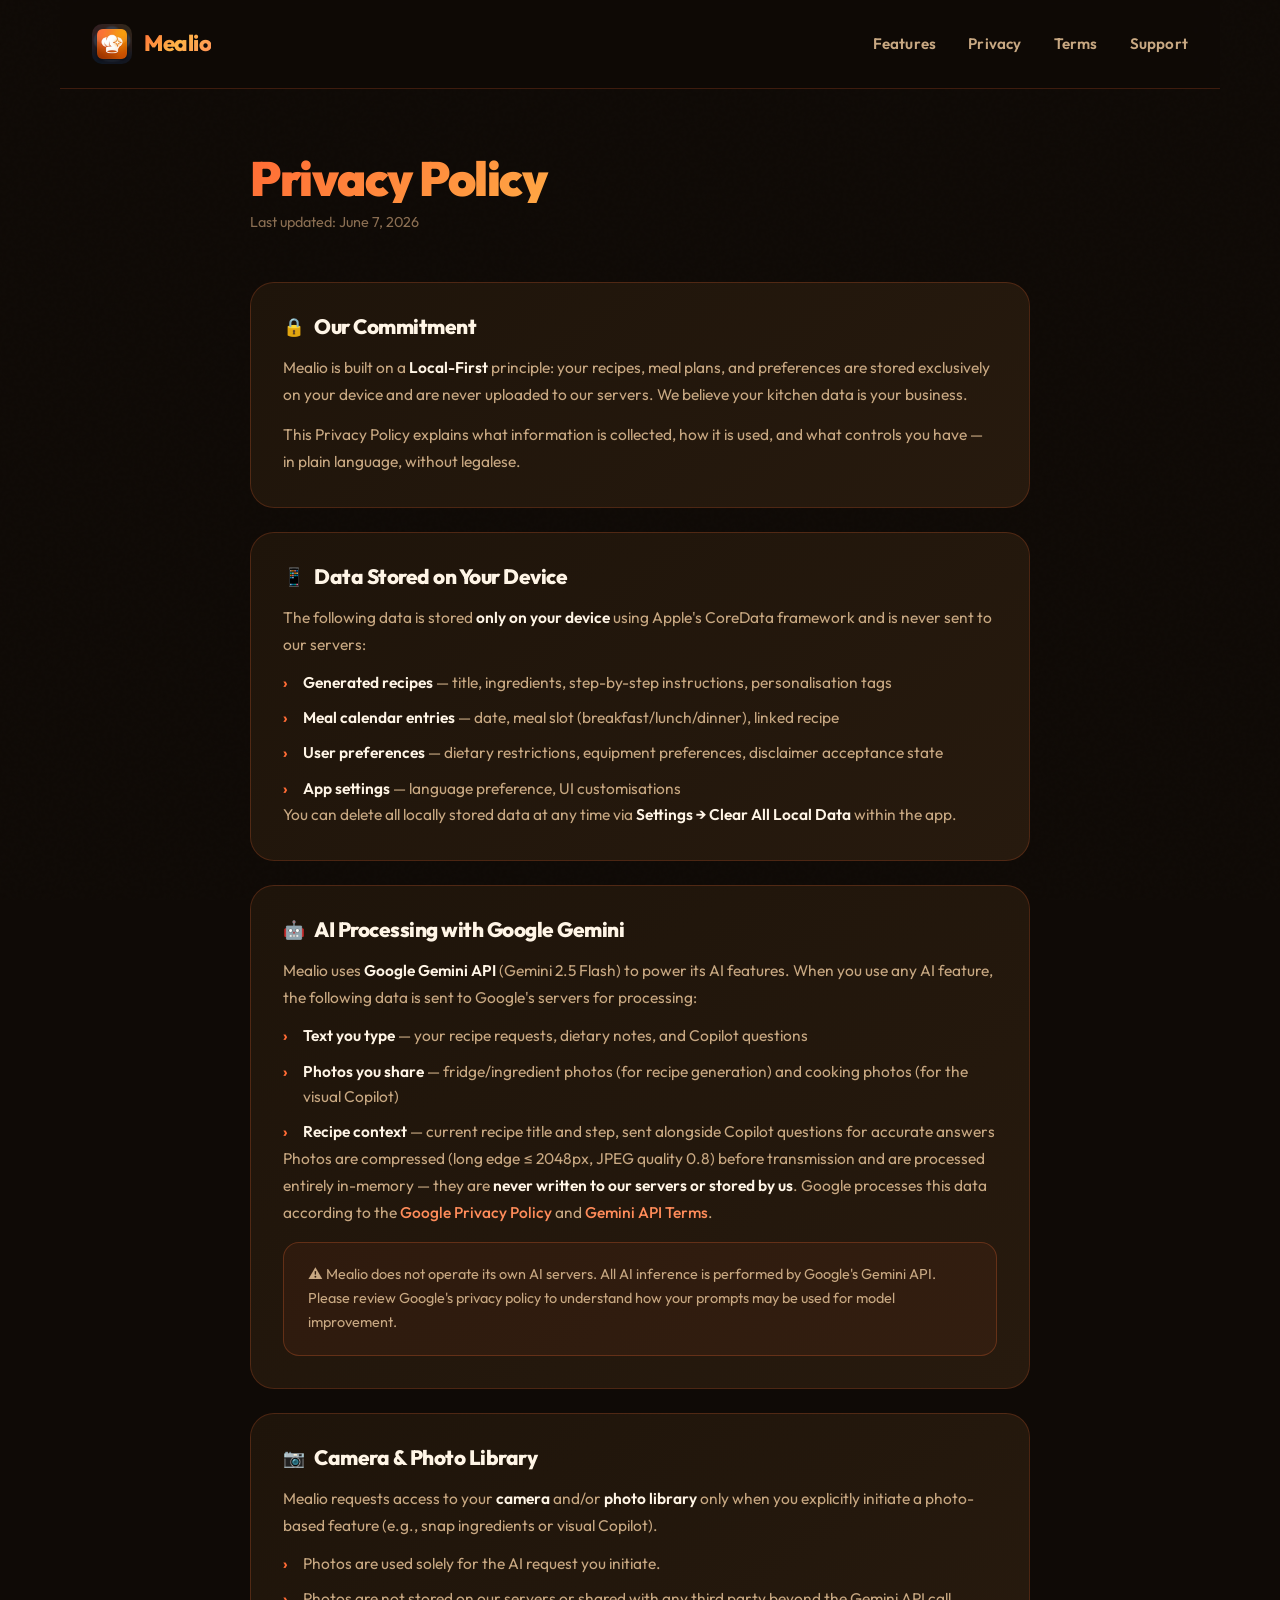
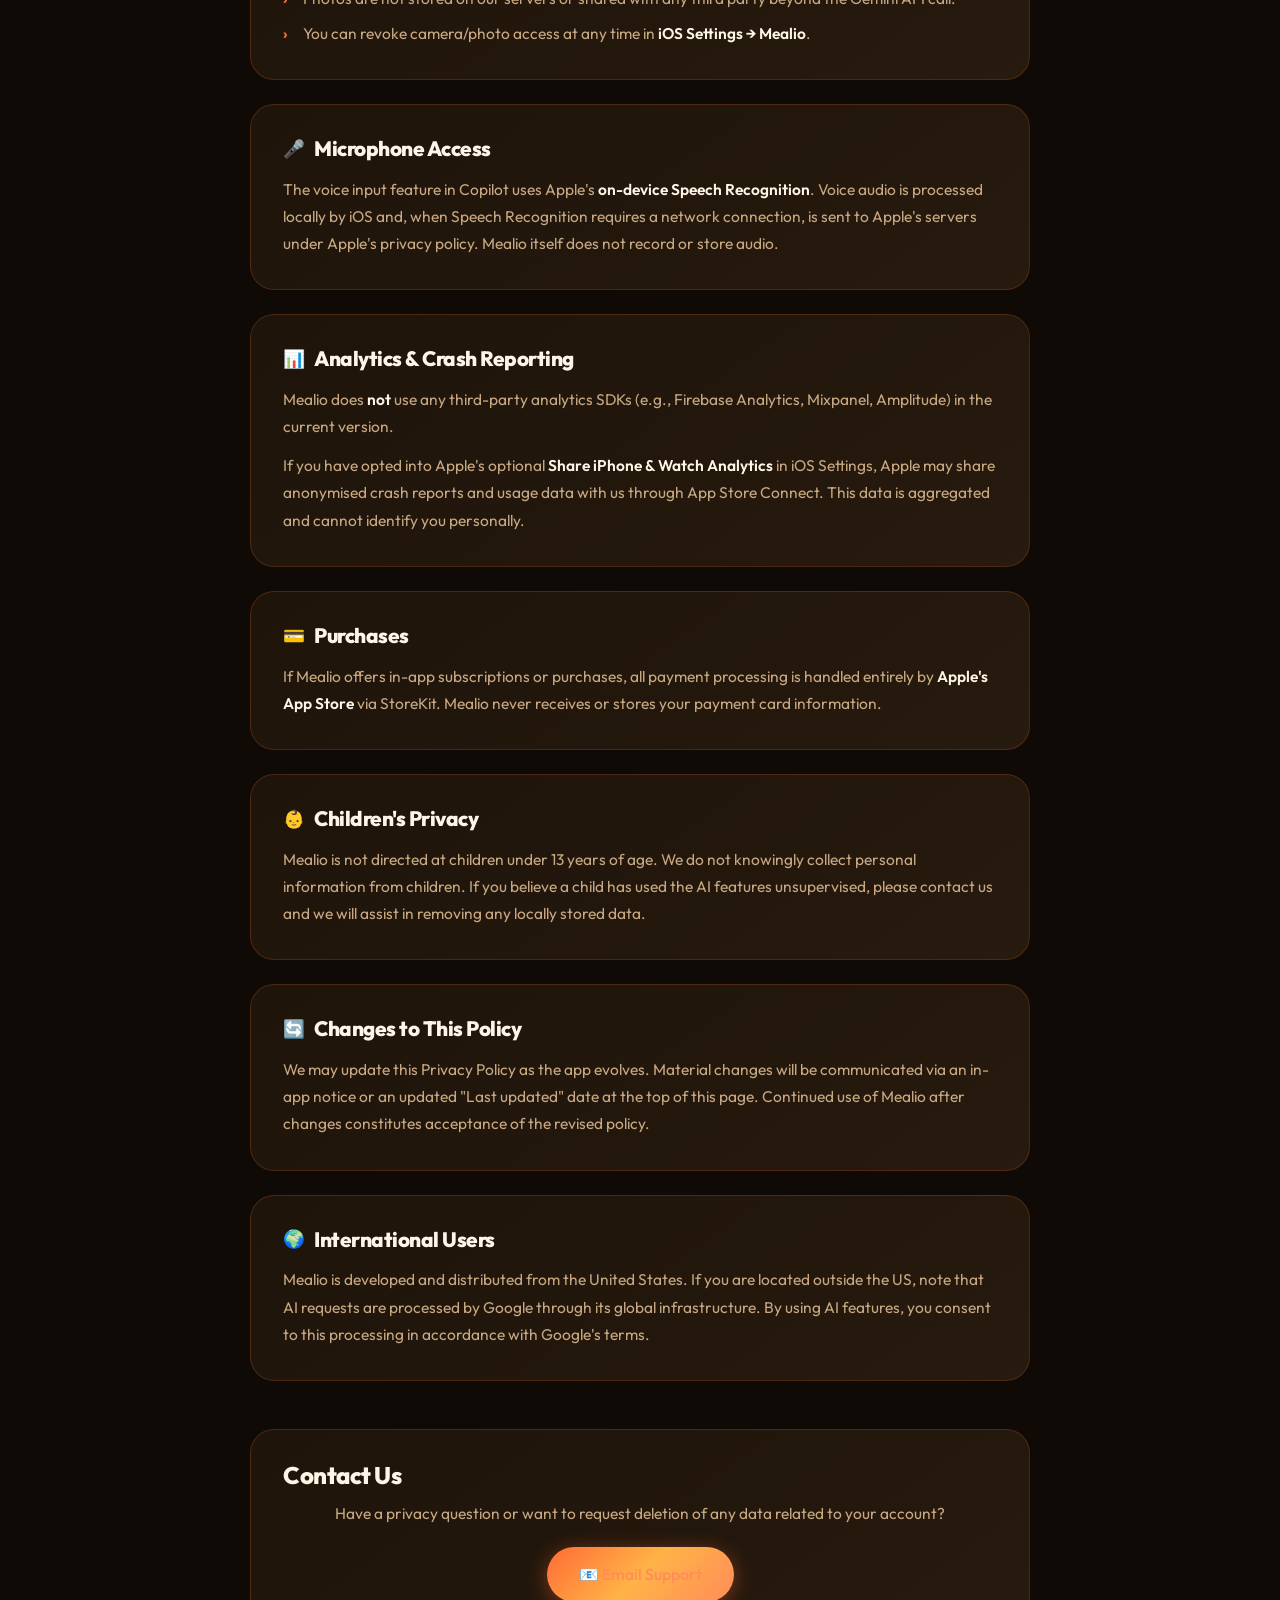
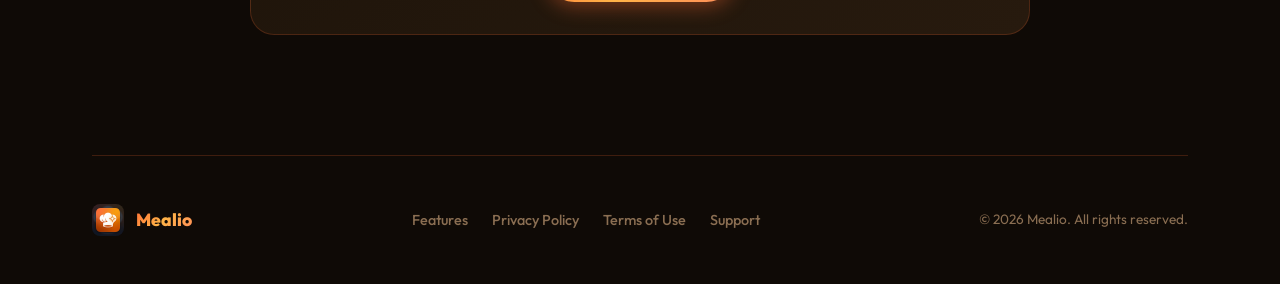
==== privacy.html @ 464fde6d "Initial commit: Mealio website with landing page, privacy policy, and terms of use" ====
<!DOCTYPE html>
<html lang="en">
<head>
    <meta charset="UTF-8">
    <meta name="viewport" content="width=device-width, initial-scale=1.0">
    <title>Privacy Policy — Mealio</title>
    <meta name="description" content="Mealio Privacy Policy. Learn how we handle your data with a local-first, privacy-respecting approach.">
    <link rel="icon" type="image/png" href="assets/icon.png">
    <link rel="stylesheet" href="index.css">
</head>
<body>
    <div class="container">

        <!-- ============ HEADER ============ -->
        <header>
            <a href="index.html" class="logo">
                <img src="assets/icon.png" alt="Mealio Logo">
                <span>Mealio</span>
            </a>
            <nav>
                <ul>
                    <li><a href="index.html#features">Features</a></li>
                    <li><a href="privacy.html">Privacy</a></li>
                    <li><a href="terms.html">Terms</a></li>
                    <li><a href="mailto:fangdev1063@gmail.com">Support</a></li>
                </ul>
            </nav>
        </header>

        <!-- ============ CONTENT ============ -->
        <section class="content-page">
            <h1>Privacy Policy</h1>
            <p class="last-updated">Last updated: June 7, 2026</p>

            <div class="content-block">
                <h2><span class="block-icon">🔒</span> Our Commitment</h2>
                <p>
                    Mealio is built on a <strong>Local-First</strong> principle: your recipes, meal plans, and preferences
                    are stored exclusively on your device and are never uploaded to our servers. We believe your kitchen
                    data is your business.
                </p>
                <p>
                    This Privacy Policy explains what information is collected, how it is used, and what controls you
                    have — in plain language, without legalese.
                </p>
            </div>

            <div class="content-block">
                <h2><span class="block-icon">📱</span> Data Stored on Your Device</h2>
                <p>The following data is stored <strong>only on your device</strong> using Apple's CoreData framework and is never sent to our servers:</p>
                <ul>
                    <li><strong>Generated recipes</strong> — title, ingredients, step-by-step instructions, personalisation tags</li>
                    <li><strong>Meal calendar entries</strong> — date, meal slot (breakfast/lunch/dinner), linked recipe</li>
                    <li><strong>User preferences</strong> — dietary restrictions, equipment preferences, disclaimer acceptance state</li>
                    <li><strong>App settings</strong> — language preference, UI customisations</li>
                </ul>
                <p>You can delete all locally stored data at any time via <strong>Settings → Clear All Local Data</strong> within the app.</p>
            </div>

            <div class="content-block">
                <h2><span class="block-icon">🤖</span> AI Processing with Google Gemini</h2>
                <p>
                    Mealio uses <strong>Google Gemini API</strong> (Gemini 2.5 Flash) to power its AI features.
                    When you use any AI feature, the following data is sent to Google's servers for processing:
                </p>
                <ul>
                    <li><strong>Text you type</strong> — your recipe requests, dietary notes, and Copilot questions</li>
                    <li><strong>Photos you share</strong> — fridge/ingredient photos (for recipe generation) and cooking photos (for the visual Copilot)</li>
                    <li><strong>Recipe context</strong> — current recipe title and step, sent alongside Copilot questions for accurate answers</li>
                </ul>
                <p>
                    Photos are compressed (long edge ≤ 2048px, JPEG quality 0.8) before transmission and are processed
                    entirely in-memory — they are <strong>never written to our servers or stored by us</strong>.
                    Google processes this data according to the
                    <a href="https://policies.google.com/privacy" target="_blank" rel="noopener">Google Privacy Policy</a>
                    and <a href="https://ai.google.dev/gemini-api/terms" target="_blank" rel="noopener">Gemini API Terms</a>.
                </p>
                <div class="disclaimer-box">
                    Mealio does not operate its own AI servers. All AI inference is performed by Google's Gemini API.
                    Please review Google's privacy policy to understand how your prompts may be used for model improvement.
                </div>
            </div>

            <div class="content-block">
                <h2><span class="block-icon">📷</span> Camera & Photo Library</h2>
                <p>
                    Mealio requests access to your <strong>camera</strong> and/or <strong>photo library</strong> only when
                    you explicitly initiate a photo-based feature (e.g., snap ingredients or visual Copilot).
                </p>
                <ul>
                    <li>Photos are used solely for the AI request you initiate.</li>
                    <li>Photos are not stored on our servers or shared with any third party beyond the Gemini API call.</li>
                    <li>You can revoke camera/photo access at any time in <strong>iOS Settings → Mealio</strong>.</li>
                </ul>
            </div>

            <div class="content-block">
                <h2><span class="block-icon">🎤</span> Microphone Access</h2>
                <p>
                    The voice input feature in Copilot uses Apple's <strong>on-device Speech Recognition</strong>.
                    Voice audio is processed locally by iOS and, when Speech Recognition requires a network connection,
                    is sent to Apple's servers under Apple's privacy policy. Mealio itself does not record or store audio.
                </p>
            </div>

            <div class="content-block">
                <h2><span class="block-icon">📊</span> Analytics & Crash Reporting</h2>
                <p>
                    Mealio does <strong>not</strong> use any third-party analytics SDKs (e.g., Firebase Analytics,
                    Mixpanel, Amplitude) in the current version.
                </p>
                <p>
                    If you have opted into Apple's optional <strong>Share iPhone & Watch Analytics</strong> in iOS Settings,
                    Apple may share anonymised crash reports and usage data with us through App Store Connect.
                    This data is aggregated and cannot identify you personally.
                </p>
            </div>

            <div class="content-block">
                <h2><span class="block-icon">💳</span> Purchases</h2>
                <p>
                    If Mealio offers in-app subscriptions or purchases, all payment processing is handled entirely by
                    <strong>Apple's App Store</strong> via StoreKit. Mealio never receives or stores your payment card
                    information.
                </p>
            </div>

            <div class="content-block">
                <h2><span class="block-icon">👶</span> Children's Privacy</h2>
                <p>
                    Mealio is not directed at children under 13 years of age. We do not knowingly collect personal
                    information from children. If you believe a child has used the AI features unsupervised, please
                    contact us and we will assist in removing any locally stored data.
                </p>
            </div>

            <div class="content-block">
                <h2><span class="block-icon">🔄</span> Changes to This Policy</h2>
                <p>
                    We may update this Privacy Policy as the app evolves. Material changes will be communicated via
                    an in-app notice or an updated "Last updated" date at the top of this page. Continued use of
                    Mealio after changes constitutes acceptance of the revised policy.
                </p>
            </div>

            <div class="content-block">
                <h2><span class="block-icon">🌍</span> International Users</h2>
                <p>
                    Mealio is developed and distributed from the United States. If you are located outside the US,
                    note that AI requests are processed by Google through its global infrastructure. By using AI
                    features, you consent to this processing in accordance with Google's terms.
                </p>
            </div>

            <div class="contact-section content-block">
                <h2>Contact Us</h2>
                <p>Have a privacy question or want to request deletion of any data related to your account?</p>
                <a href="mailto:fangdev1063@gmail.com" class="btn-primary" id="privacy-contact-btn">📧 Email Support</a>
            </div>

        </section>

        <!-- ============ FOOTER ============ -->
        <footer>
            <div class="footer-inner">
                <a href="index.html" class="footer-logo">
                    <img src="assets/icon.png" alt="Mealio">
                    <span>Mealio</span>
                </a>
                <ul class="footer-links">
                    <li><a href="index.html#features">Features</a></li>
                    <li><a href="privacy.html">Privacy Policy</a></li>
                    <li><a href="terms.html">Terms of Use</a></li>
                    <li><a href="mailto:fangdev1063@gmail.com">Support</a></li>
                </ul>
                <p class="footer-copy">© 2026 Mealio. All rights reserved.</p>
            </div>
        </footer>

    </div><!-- /container -->
</body>
</html>
---- index.css ----
@import url('https://fonts.googleapis.com/css2?family=Outfit:wght@400;500;600;700;800;900&display=swap');
@import url('https://fonts.googleapis.com/css2?family=Inter:wght@400;500;600&display=swap');

/* ==============================
   Design Tokens
   ============================== */
:root {
    --bg-primary: #0F0A06;
    --bg-secondary: #1A1008;
    --bg-card: #1E140A;
    --bg-card-hover: #271A0E;

    --orange: #FF6B35;
    --orange-light: #FF8C5A;
    --orange-glow: rgba(255, 107, 53, 0.15);
    --amber: #FFB347;
    --amber-light: #FFC875;
    --cream: #FFF5E6;
    --cream-muted: #D4B896;

    --text-primary: #FFF5E6;
    --text-secondary: #C8A882;
    --text-muted: #8A6E52;

    --gradient-hero: linear-gradient(135deg, #FF6B35 0%, #FFB347 50%, #FF8C5A 100%);
    --gradient-card: linear-gradient(145deg, #1E140A 0%, #271A0E 100%);
    --gradient-glow: radial-gradient(ellipse at center, rgba(255, 107, 53, 0.2) 0%, transparent 70%);

    --stroke: #FF6B35;
    --stroke-subtle: rgba(255, 107, 53, 0.2);
    --border-width: 1px;

    --shadow-card: 0 8px 32px rgba(0, 0, 0, 0.5), 0 0 0 1px rgba(255, 107, 53, 0.1);
    --shadow-glow: 0 0 40px rgba(255, 107, 53, 0.3);
    --shadow-btn: 0 4px 20px rgba(255, 107, 53, 0.4);

    --radius-sm: 8px;
    --radius-md: 16px;
    --radius-lg: 24px;
    --radius-xl: 32px;
    --radius-pill: 100px;

    --transition: all 0.25s cubic-bezier(0.175, 0.885, 0.32, 1.1);
    --transition-fast: all 0.15s ease;
}

/* ==============================
   Reset & Base
   ============================== */
*, *::before, *::after {
    margin: 0;
    padding: 0;
    box-sizing: border-box;
}

html {
    scroll-behavior: smooth;
}

body {
    font-family: 'Outfit', 'Inter', -apple-system, system-ui, sans-serif;
    background-color: var(--bg-primary);
    color: var(--text-primary);
    line-height: 1.6;
    overflow-x: hidden;
    min-height: 100vh;
}

/* Subtle noise texture overlay */
body::before {
    content: '';
    position: fixed;
    inset: 0;
    background-image: url("data:image/svg+xml,%3Csvg viewBox='0 0 256 256' xmlns='http://www.w3.org/2000/svg'%3E%3Cfilter id='noise'%3E%3CfeTurbulence type='fractalNoise' baseFrequency='0.9' numOctaves='4' stitchTiles='stitch'/%3E%3C/filter%3E%3Crect width='100%25' height='100%25' filter='url(%23noise)' opacity='0.03'/%3E%3C/svg%3E");
    pointer-events: none;
    z-index: 0;
    opacity: 0.4;
}

/* ==============================
   Layout
   ============================== */
.container {
    max-width: 1160px;
    margin: 0 auto;
    padding: 0 2rem;
    position: relative;
    z-index: 1;
}

/* ==============================
   Header / Nav
   ============================== */
header {
    padding: 1.5rem 0;
    display: flex;
    justify-content: space-between;
    align-items: center;
    position: sticky;
    top: 0;
    z-index: 100;
    background: rgba(15, 10, 6, 0.85);
    backdrop-filter: blur(20px);
    -webkit-backdrop-filter: blur(20px);
    border-bottom: 1px solid var(--stroke-subtle);
    margin: 0 -2rem;
    padding: 1.5rem 2rem;
}

.logo {
    display: flex;
    align-items: center;
    gap: 0.75rem;
    text-decoration: none;
    transition: var(--transition);
}

.logo:hover {
    opacity: 0.85;
    transform: scale(1.02);
}

.logo img {
    width: 40px;
    height: 40px;
    border-radius: 10px;
    object-fit: cover;
}

.logo span {
    font-size: 1.4rem;
    font-weight: 800;
    background: var(--gradient-hero);
    -webkit-background-clip: text;
    -webkit-text-fill-color: transparent;
    background-clip: text;
    letter-spacing: -0.5px;
}

nav ul {
    list-style: none;
    display: flex;
    gap: 2rem;
    align-items: center;
}

nav a {
    text-decoration: none;
    color: var(--text-secondary);
    font-weight: 600;
    font-size: 0.95rem;
    transition: var(--transition-fast);
    letter-spacing: 0.2px;
}

nav a:hover {
    color: var(--orange-light);
}

nav a.nav-cta {
    background: var(--gradient-hero);
    color: white;
    padding: 0.5rem 1.25rem;
    border-radius: var(--radius-pill);
    font-weight: 700;
    transition: var(--transition);
    box-shadow: var(--shadow-btn);
}

nav a.nav-cta:hover {
    transform: translateY(-2px);
    box-shadow: 0 6px 28px rgba(255, 107, 53, 0.55);
    color: white;
}

/* ==============================
   Hero Section
   ============================== */
.hero {
    padding: 6rem 0 5rem;
    display: grid;
    grid-template-columns: 1fr 1fr;
    gap: 4rem;
    align-items: center;
    min-height: calc(100vh - 80px);
}

.hero-content {
    display: flex;
    flex-direction: column;
    gap: 1.5rem;
}

.hero-badge {
    display: inline-flex;
    align-items: center;
    gap: 0.5rem;
    background: var(--orange-glow);
    border: 1px solid rgba(255, 107, 53, 0.3);
    padding: 0.4rem 1rem;
    border-radius: var(--radius-pill);
    font-size: 0.85rem;
    font-weight: 600;
    color: var(--orange-light);
    width: fit-content;
    letter-spacing: 0.5px;
}

.hero-badge::before {
    content: '✦';
    font-size: 0.75rem;
}

h1 {
    font-size: clamp(3rem, 6vw, 5rem);
    font-weight: 900;
    line-height: 1.05;
    letter-spacing: -2px;
    color: var(--text-primary);
}

h1 .highlight {
    background: var(--gradient-hero);
    -webkit-background-clip: text;
    -webkit-text-fill-color: transparent;
    background-clip: text;
}

.hero-subtitle {
    font-size: 1.15rem;
    color: var(--text-secondary);
    line-height: 1.7;
    max-width: 480px;
    font-weight: 400;
}

.hero-btns {
    display: flex;
    gap: 1rem;
    flex-wrap: wrap;
    margin-top: 0.5rem;
}

.btn-primary {
    display: inline-flex;
    align-items: center;
    gap: 0.6rem;
    background: var(--gradient-hero);
    color: white;
    text-decoration: none;
    padding: 0.9rem 2rem;
    border-radius: var(--radius-pill);
    font-weight: 700;
    font-size: 1rem;
    transition: var(--transition);
    box-shadow: var(--shadow-btn);
    white-space: nowrap;
}

.btn-primary:hover {
    transform: translateY(-3px);
    box-shadow: 0 8px 32px rgba(255, 107, 53, 0.55);
}

.btn-secondary {
    display: inline-flex;
    align-items: center;
    gap: 0.6rem;
    background: transparent;
    color: var(--text-secondary);
    text-decoration: none;
    padding: 0.9rem 1.75rem;
    border-radius: var(--radius-pill);
    font-weight: 600;
    font-size: 1rem;
    transition: var(--transition);
    border: 1px solid var(--stroke-subtle);
}

.btn-secondary:hover {
    border-color: var(--orange);
    color: var(--orange-light);
    background: var(--orange-glow);
}

.hero-stats {
    display: flex;
    gap: 2rem;
    padding-top: 1rem;
    border-top: 1px solid var(--stroke-subtle);
    margin-top: 0.5rem;
}

.stat {
    display: flex;
    flex-direction: column;
}

.stat-num {
    font-size: 1.75rem;
    font-weight: 900;
    background: var(--gradient-hero);
    -webkit-background-clip: text;
    -webkit-text-fill-color: transparent;
    background-clip: text;
    line-height: 1;
}

.stat-label {
    font-size: 0.8rem;
    color: var(--text-muted);
    font-weight: 500;
    margin-top: 0.2rem;
}

/* Hero image */
.hero-visual {
    position: relative;
    display: flex;
    justify-content: center;
    align-items: center;
}

.hero-visual::before {
    content: '';
    position: absolute;
    width: 70%;
    height: 70%;
    background: radial-gradient(ellipse, rgba(255, 107, 53, 0.25) 0%, transparent 70%);
    border-radius: 50%;
    filter: blur(40px);
    z-index: 0;
}

.hero-img {
    width: 100%;
    max-width: 480px;
    border-radius: var(--radius-xl);
    box-shadow: var(--shadow-glow), 0 24px 64px rgba(0,0,0,0.7);
    position: relative;
    z-index: 1;
    transition: var(--transition);
    animation: float 6s ease-in-out infinite;
}

@keyframes float {
    0%, 100% { transform: translateY(0px) rotate(0.5deg); }
    50% { transform: translateY(-12px) rotate(-0.5deg); }
}

/* ==============================
   Section Titles
   ============================== */
.section-header {
    text-align: center;
    margin-bottom: 3.5rem;
}

.section-tag {
    display: inline-block;
    font-size: 0.8rem;
    font-weight: 700;
    color: var(--orange);
    text-transform: uppercase;
    letter-spacing: 2px;
    margin-bottom: 0.75rem;
}

h2 {
    font-size: clamp(2rem, 4vw, 3rem);
    font-weight: 900;
    letter-spacing: -1.5px;
    line-height: 1.1;
    color: var(--text-primary);
}

.section-desc {
    font-size: 1.1rem;
    color: var(--text-secondary);
    max-width: 560px;
    margin: 0.75rem auto 0;
    line-height: 1.7;
}

/* ==============================
   Features Section
   ============================== */
#features {
    padding: 5rem 0;
}

.features-grid {
    display: grid;
    grid-template-columns: repeat(3, 1fr);
    gap: 1.5rem;
}

.feature-card {
    background: var(--gradient-card);
    border: 1px solid var(--stroke-subtle);
    border-radius: var(--radius-lg);
    padding: 2rem;
    transition: var(--transition);
    position: relative;
    overflow: hidden;
}

.feature-card::before {
    content: '';
    position: absolute;
    top: 0;
    left: 0;
    right: 0;
    height: 1px;
    background: linear-gradient(90deg, transparent, var(--orange), transparent);
    opacity: 0;
    transition: var(--transition);
}

.feature-card:hover {
    border-color: rgba(255, 107, 53, 0.35);
    transform: translateY(-4px);
    box-shadow: var(--shadow-card), 0 0 30px rgba(255, 107, 53, 0.12);
    background: var(--bg-card-hover);
}

.feature-card:hover::before {
    opacity: 1;
}

/* Large feature card */
.feature-card.featured {
    grid-column: span 2;
    background: linear-gradient(135deg, #1E140A 0%, #2A1A0D 50%, #1A1008 100%);
    border-color: rgba(255, 107, 53, 0.25);
}

.feature-icon {
    width: 52px;
    height: 52px;
    border-radius: var(--radius-md);
    background: var(--orange-glow);
    border: 1px solid rgba(255, 107, 53, 0.25);
    display: flex;
    align-items: center;
    justify-content: center;
    font-size: 1.5rem;
    margin-bottom: 1.25rem;
}

.feature-card h3 {
    font-size: 1.2rem;
    font-weight: 700;
    color: var(--text-primary);
    margin-bottom: 0.6rem;
    letter-spacing: -0.3px;
}

.feature-card p {
    font-size: 0.95rem;
    color: var(--text-secondary);
    line-height: 1.65;
}

.feature-tag {
    display: inline-block;
    margin-top: 1rem;
    font-size: 0.75rem;
    font-weight: 700;
    color: var(--orange);
    background: var(--orange-glow);
    border: 1px solid rgba(255, 107, 53, 0.2);
    padding: 0.25rem 0.75rem;
    border-radius: var(--radius-pill);
    letter-spacing: 0.5px;
}

/* ==============================
   How It Works Section
   ============================== */
#how-it-works {
    padding: 5rem 0;
}

.steps-grid {
    display: grid;
    grid-template-columns: repeat(4, 1fr);
    gap: 1.5rem;
    counter-reset: steps;
}

.step-card {
    text-align: center;
    padding: 2rem 1.5rem;
    background: var(--gradient-card);
    border: 1px solid var(--stroke-subtle);
    border-radius: var(--radius-lg);
    transition: var(--transition);
    position: relative;
}

.step-card:hover {
    border-color: rgba(255, 107, 53, 0.3);
    transform: translateY(-4px);
    box-shadow: var(--shadow-card);
}

.step-num {
    font-size: 3.5rem;
    font-weight: 900;
    background: var(--gradient-hero);
    -webkit-background-clip: text;
    -webkit-text-fill-color: transparent;
    background-clip: text;
    line-height: 1;
    margin-bottom: 0.5rem;
    opacity: 0.6;
}

.step-emoji {
    font-size: 2rem;
    display: block;
    margin-bottom: 1rem;
}

.step-card h3 {
    font-size: 1.05rem;
    font-weight: 700;
    color: var(--text-primary);
    margin-bottom: 0.5rem;
}

.step-card p {
    font-size: 0.9rem;
    color: var(--text-secondary);
    line-height: 1.6;
}

/* ==============================
   AI Safety Section
   ============================== */
#safety {
    padding: 5rem 0;
}

.safety-grid {
    display: grid;
    grid-template-columns: 1fr 1fr;
    gap: 1.5rem;
}

.safety-card {
    background: var(--gradient-card);
    border: 1px solid var(--stroke-subtle);
    border-radius: var(--radius-lg);
    padding: 2rem;
    display: flex;
    gap: 1.25rem;
    align-items: flex-start;
    transition: var(--transition);
}

.safety-card:hover {
    border-color: rgba(255, 107, 53, 0.25);
    transform: translateY(-2px);
}

.safety-icon {
    font-size: 1.75rem;
    flex-shrink: 0;
}

.safety-card h3 {
    font-size: 1rem;
    font-weight: 700;
    color: var(--text-primary);
    margin-bottom: 0.4rem;
}

.safety-card p {
    font-size: 0.9rem;
    color: var(--text-secondary);
    line-height: 1.6;
}

/* ==============================
   CTA / Download Section
   ============================== */
#download {
    padding: 6rem 0;
}

.cta-card {
    background: linear-gradient(135deg, #1E140A 0%, #2A1A0D 100%);
    border: 1px solid rgba(255, 107, 53, 0.3);
    border-radius: var(--radius-xl);
    padding: 5rem 3rem;
    text-align: center;
    position: relative;
    overflow: hidden;
    box-shadow: var(--shadow-glow);
}

.cta-card::before {
    content: '';
    position: absolute;
    inset: 0;
    background: var(--gradient-glow);
    pointer-events: none;
}

.cta-card h2 {
    font-size: clamp(2.2rem, 5vw, 3.5rem);
    margin-bottom: 1rem;
}

.cta-card p {
    font-size: 1.1rem;
    color: var(--text-secondary);
    max-width: 520px;
    margin: 0 auto 2.5rem;
    line-height: 1.7;
}

.cta-btns {
    display: flex;
    gap: 1rem;
    justify-content: center;
    flex-wrap: wrap;
}

.cta-note {
    margin-top: 1.5rem;
    font-size: 0.85rem;
    color: var(--text-muted);
}

/* ==============================
   Footer
   ============================== */
footer {
    padding: 3rem 0;
    border-top: 1px solid var(--stroke-subtle);
}

.footer-inner {
    display: flex;
    justify-content: space-between;
    align-items: center;
    gap: 2rem;
    flex-wrap: wrap;
}

.footer-logo {
    display: flex;
    align-items: center;
    gap: 0.75rem;
    text-decoration: none;
}

.footer-logo img {
    width: 32px;
    height: 32px;
    border-radius: 8px;
}

.footer-logo span {
    font-size: 1.1rem;
    font-weight: 800;
    background: var(--gradient-hero);
    -webkit-background-clip: text;
    -webkit-text-fill-color: transparent;
    background-clip: text;
}

.footer-links {
    list-style: none;
    display: flex;
    gap: 1.5rem;
}

.footer-links a {
    text-decoration: none;
    color: var(--text-muted);
    font-size: 0.9rem;
    font-weight: 500;
    transition: var(--transition-fast);
}

.footer-links a:hover {
    color: var(--orange-light);
}

.footer-copy {
    font-size: 0.85rem;
    color: var(--text-muted);
}

/* ==============================
   Content Pages (Privacy, Terms)
   ============================== */
.content-page {
    padding: 4rem 0 6rem;
    max-width: 780px;
    margin: 0 auto;
}

.content-page h1 {
    font-size: clamp(2.2rem, 5vw, 3rem);
    font-weight: 900;
    letter-spacing: -1.5px;
    margin-bottom: 0.5rem;
    background: var(--gradient-hero);
    -webkit-background-clip: text;
    -webkit-text-fill-color: transparent;
    background-clip: text;
}

.content-page .last-updated {
    font-size: 0.9rem;
    color: var(--text-muted);
    margin-bottom: 3rem;
}

.content-block {
    background: var(--gradient-card);
    border: 1px solid var(--stroke-subtle);
    border-radius: var(--radius-lg);
    padding: 2rem;
    margin-bottom: 1.5rem;
    transition: var(--transition);
}

.content-block:hover {
    border-color: rgba(255, 107, 53, 0.2);
}

.content-block h2 {
    font-size: 1.3rem;
    font-weight: 800;
    color: var(--text-primary);
    letter-spacing: -0.5px;
    margin-bottom: 1rem;
    display: flex;
    align-items: center;
    gap: 0.6rem;
}

.content-block h2 .block-icon {
    font-size: 1.1rem;
}

.content-block p {
    font-size: 0.97rem;
    color: var(--text-secondary);
    line-height: 1.75;
    margin-bottom: 0.75rem;
}

.content-block p:last-child {
    margin-bottom: 0;
}

.content-block ul {
    list-style: none;
    display: flex;
    flex-direction: column;
    gap: 0.6rem;
    margin-top: 0.75rem;
}

.content-block ul li {
    font-size: 0.97rem;
    color: var(--text-secondary);
    line-height: 1.65;
    padding-left: 1.25rem;
    position: relative;
}

.content-block ul li::before {
    content: '›';
    position: absolute;
    left: 0;
    color: var(--orange);
    font-weight: 700;
}

.content-block strong {
    color: var(--text-primary);
    font-weight: 600;
}

.content-block a {
    color: var(--orange-light);
    text-decoration: none;
    font-weight: 500;
    transition: var(--transition-fast);
}

.content-block a:hover {
    color: var(--amber);
}

.disclaimer-box {
    background: rgba(255, 107, 53, 0.06);
    border: 1px solid rgba(255, 107, 53, 0.25);
    border-radius: var(--radius-md);
    padding: 1.25rem 1.5rem;
    margin-top: 1rem;
    font-size: 0.9rem;
    color: var(--text-secondary);
    line-height: 1.65;
}

.disclaimer-box::before {
    content: '⚠️  ';
}

/* Contact section on content pages */
.contact-section {
    margin-top: 3rem;
    padding: 2rem;
    background: var(--gradient-card);
    border: 1px solid var(--stroke-subtle);
    border-radius: var(--radius-lg);
    text-align: center;
}

.contact-section h2 {
    font-size: 1.5rem;
    font-weight: 800;
    letter-spacing: -0.5px;
    margin-bottom: 0.75rem;
}

.contact-section p {
    color: var(--text-secondary);
    margin-bottom: 1.25rem;
}

/* ==============================
   Responsive
   ============================== */
@media (max-width: 900px) {
    .hero {
        grid-template-columns: 1fr;
        text-align: center;
        min-height: auto;
        padding: 4rem 0 3rem;
    }

    .hero-content {
        align-items: center;
    }

    .hero-visual {
        order: -1;
    }

    .hero-img {
        max-width: 340px;
    }

    .features-grid {
        grid-template-columns: 1fr;
    }

    .feature-card.featured {
        grid-column: span 1;
    }

    .steps-grid {
        grid-template-columns: 1fr 1fr;
    }

    .safety-grid {
        grid-template-columns: 1fr;
    }
}

@media (max-width: 600px) {
    header {
        flex-wrap: wrap;
        gap: 1rem;
    }

    nav ul {
        gap: 1rem;
    }

    .hero {
        padding: 3rem 0 2rem;
    }

    h1 {
        font-size: 2.5rem;
    }

    .hero-stats {
        justify-content: center;
    }

    .steps-grid {
        grid-template-columns: 1fr;
    }

    .cta-card {
        padding: 3rem 1.5rem;
    }

    .footer-inner {
        flex-direction: column;
        text-align: center;
    }

    .footer-links {
        flex-wrap: wrap;
        justify-content: center;
    }
}

/* ==============================
   Animations
   ============================== */
@keyframes fadeInUp {
    from { opacity: 0; transform: translateY(24px); }
    to   { opacity: 1; transform: translateY(0); }
}

.fade-in {
    animation: fadeInUp 0.6s ease forwards;
}

.fade-in-delay-1 { animation-delay: 0.1s; opacity: 0; }
.fade-in-delay-2 { animation-delay: 0.2s; opacity: 0; }
.fade-in-delay-3 { animation-delay: 0.3s; opacity: 0; }
.fade-in-delay-4 { animation-delay: 0.4s; opacity: 0; }
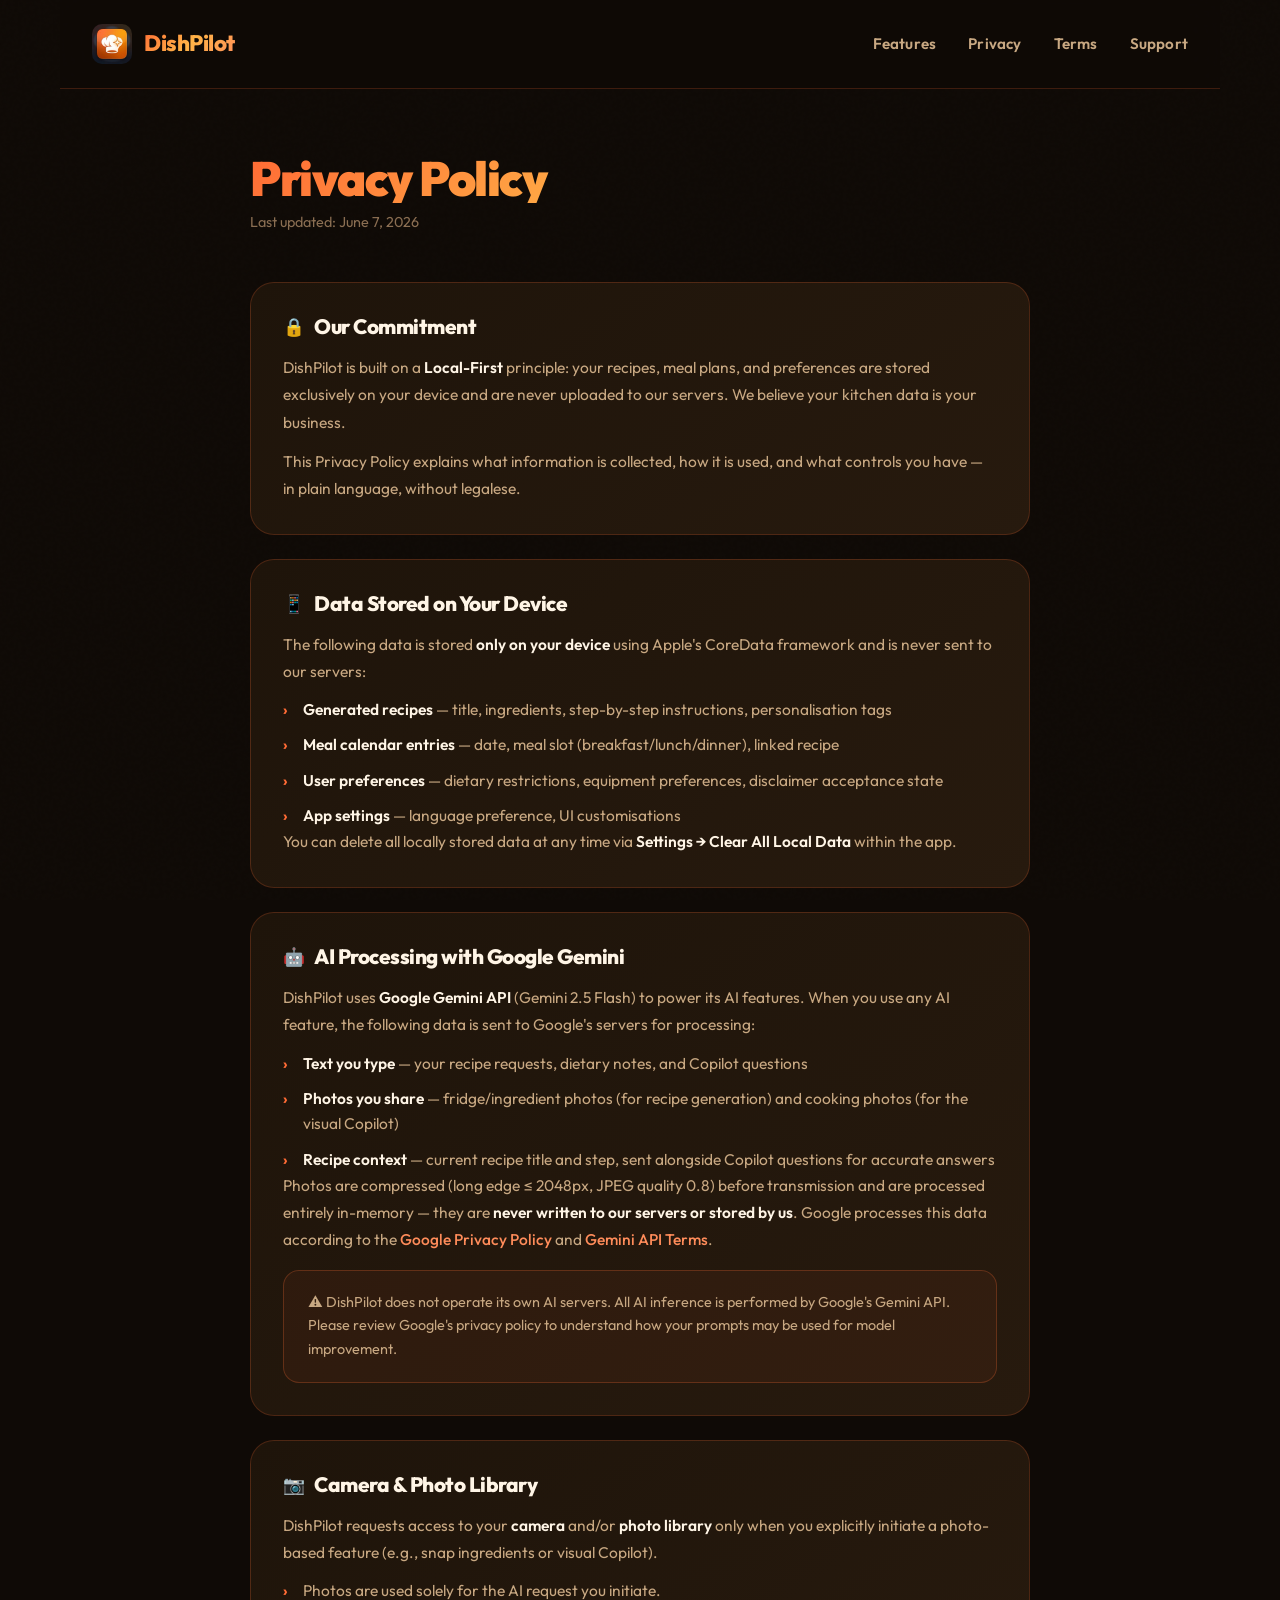
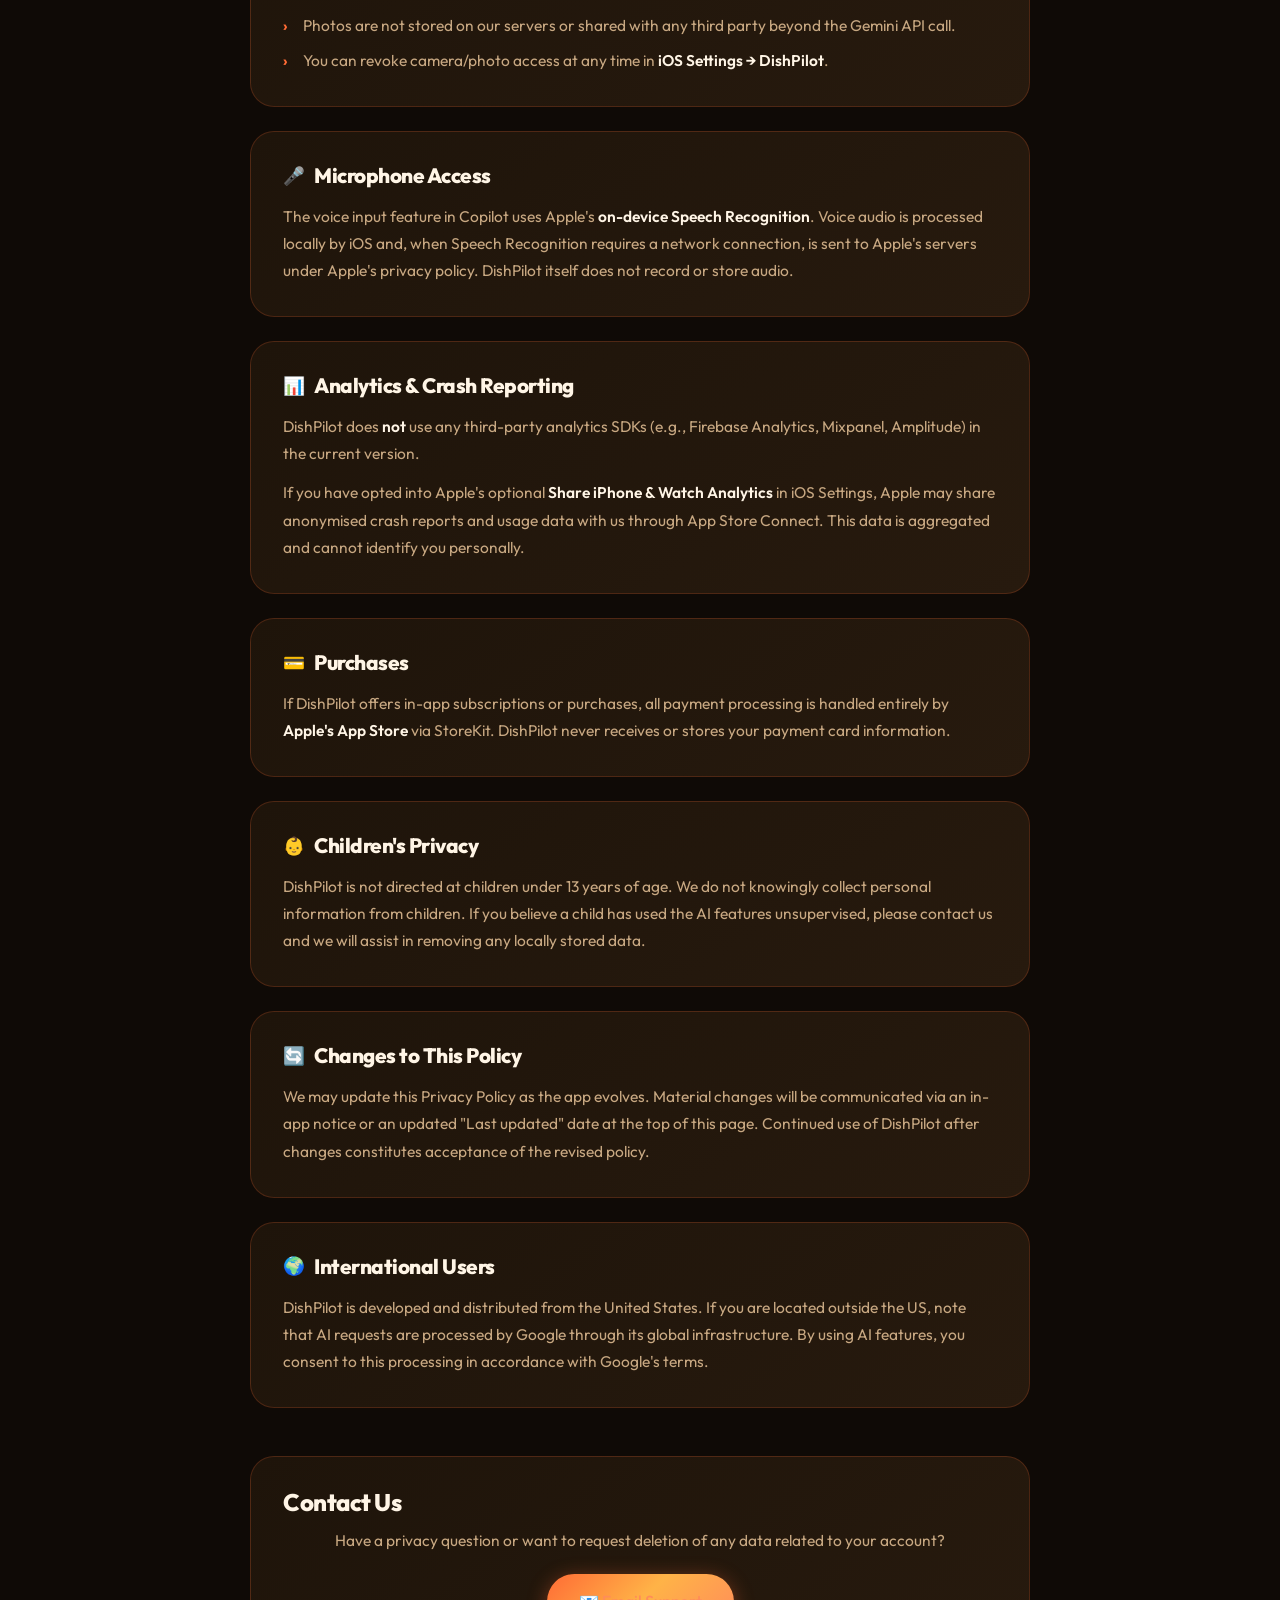
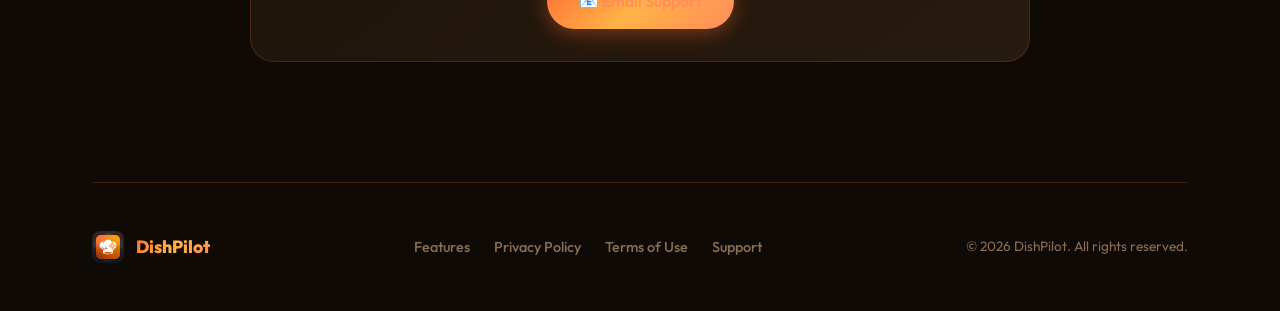
==== commit d786a1db: "Rebrand to DishPilot, optimize font loading, compress assets, and add security headers" ====
--- a/privacy.html
+++ b/privacy.html
@@ -3,9 +3,17 @@
 <head>
     <meta charset="UTF-8">
     <meta name="viewport" content="width=device-width, initial-scale=1.0">
-    <title>Privacy Policy — Mealio</title>
-    <meta name="description" content="Mealio Privacy Policy. Learn how we handle your data with a local-first, privacy-respecting approach.">
+    <title>Privacy Policy — DishPilot</title>
+    <meta name="description" content="DishPilot Privacy Policy. Learn how we handle your data with a local-first, privacy-respecting approach.">
+    <meta property="og:title" content="Privacy Policy — DishPilot">
+    <meta property="og:description" content="DishPilot Privacy Policy. Learn how we protect your privacy with local-first data storage.">
+    <meta property="og:image" content="assets/hero.jpg">
+    <meta property="og:type" content="website">
+    <meta name="twitter:card" content="summary_large_image">
     <link rel="icon" type="image/png" href="assets/icon.png">
+    <link rel="preconnect" href="https://fonts.googleapis.com">
+    <link rel="preconnect" href="https://fonts.gstatic.com" crossorigin>
+    <link href="https://fonts.googleapis.com/css2?family=Outfit:wght@400;500;600;700;800;900&family=Inter:wght@400;500;600&display=swap" rel="stylesheet">
     <link rel="stylesheet" href="index.css">
 </head>
 <body>
@@ -14,8 +22,8 @@
         <!-- ============ HEADER ============ -->
         <header>
             <a href="index.html" class="logo">
-                <img src="assets/icon.png" alt="Mealio Logo">
-                <span>Mealio</span>
+                <img src="assets/icon.png" alt="DishPilot Logo">
+                <span>DishPilot</span>
             </a>
             <nav>
                 <ul>
@@ -35,7 +43,7 @@
             <div class="content-block">
                 <h2><span class="block-icon">🔒</span> Our Commitment</h2>
                 <p>
-                    Mealio is built on a <strong>Local-First</strong> principle: your recipes, meal plans, and preferences
+                    DishPilot is built on a <strong>Local-First</strong> principle: your recipes, meal plans, and preferences
                     are stored exclusively on your device and are never uploaded to our servers. We believe your kitchen
                     data is your business.
                 </p>
@@ -60,7 +68,7 @@
             <div class="content-block">
                 <h2><span class="block-icon">🤖</span> AI Processing with Google Gemini</h2>
                 <p>
-                    Mealio uses <strong>Google Gemini API</strong> (Gemini 2.5 Flash) to power its AI features.
+                    DishPilot uses <strong>Google Gemini API</strong> (Gemini 2.5 Flash) to power its AI features.
                     When you use any AI feature, the following data is sent to Google's servers for processing:
                 </p>
                 <ul>
@@ -76,7 +84,7 @@
                     and <a href="https://ai.google.dev/gemini-api/terms" target="_blank" rel="noopener">Gemini API Terms</a>.
                 </p>
                 <div class="disclaimer-box">
-                    Mealio does not operate its own AI servers. All AI inference is performed by Google's Gemini API.
+                    DishPilot does not operate its own AI servers. All AI inference is performed by Google's Gemini API.
                     Please review Google's privacy policy to understand how your prompts may be used for model improvement.
                 </div>
             </div>
@@ -84,13 +92,13 @@
             <div class="content-block">
                 <h2><span class="block-icon">📷</span> Camera & Photo Library</h2>
                 <p>
-                    Mealio requests access to your <strong>camera</strong> and/or <strong>photo library</strong> only when
+                    DishPilot requests access to your <strong>camera</strong> and/or <strong>photo library</strong> only when
                     you explicitly initiate a photo-based feature (e.g., snap ingredients or visual Copilot).
                 </p>
                 <ul>
                     <li>Photos are used solely for the AI request you initiate.</li>
                     <li>Photos are not stored on our servers or shared with any third party beyond the Gemini API call.</li>
-                    <li>You can revoke camera/photo access at any time in <strong>iOS Settings → Mealio</strong>.</li>
+                    <li>You can revoke camera/photo access at any time in <strong>iOS Settings → DishPilot</strong>.</li>
                 </ul>
             </div>
 
@@ -99,14 +107,14 @@
                 <p>
                     The voice input feature in Copilot uses Apple's <strong>on-device Speech Recognition</strong>.
                     Voice audio is processed locally by iOS and, when Speech Recognition requires a network connection,
-                    is sent to Apple's servers under Apple's privacy policy. Mealio itself does not record or store audio.
+                    is sent to Apple's servers under Apple's privacy policy. DishPilot itself does not record or store audio.
                 </p>
             </div>
 
             <div class="content-block">
                 <h2><span class="block-icon">📊</span> Analytics & Crash Reporting</h2>
                 <p>
-                    Mealio does <strong>not</strong> use any third-party analytics SDKs (e.g., Firebase Analytics,
+                    DishPilot does <strong>not</strong> use any third-party analytics SDKs (e.g., Firebase Analytics,
                     Mixpanel, Amplitude) in the current version.
                 </p>
                 <p>
@@ -119,8 +127,8 @@
             <div class="content-block">
                 <h2><span class="block-icon">💳</span> Purchases</h2>
                 <p>
-                    If Mealio offers in-app subscriptions or purchases, all payment processing is handled entirely by
-                    <strong>Apple's App Store</strong> via StoreKit. Mealio never receives or stores your payment card
+                    If DishPilot offers in-app subscriptions or purchases, all payment processing is handled entirely by
+                    <strong>Apple's App Store</strong> via StoreKit. DishPilot never receives or stores your payment card
                     information.
                 </p>
             </div>
@@ -128,7 +136,7 @@
             <div class="content-block">
                 <h2><span class="block-icon">👶</span> Children's Privacy</h2>
                 <p>
-                    Mealio is not directed at children under 13 years of age. We do not knowingly collect personal
+                    DishPilot is not directed at children under 13 years of age. We do not knowingly collect personal
                     information from children. If you believe a child has used the AI features unsupervised, please
                     contact us and we will assist in removing any locally stored data.
                 </p>
@@ -139,14 +147,14 @@
                 <p>
                     We may update this Privacy Policy as the app evolves. Material changes will be communicated via
                     an in-app notice or an updated "Last updated" date at the top of this page. Continued use of
-                    Mealio after changes constitutes acceptance of the revised policy.
+                    DishPilot after changes constitutes acceptance of the revised policy.
                 </p>
             </div>
 
             <div class="content-block">
                 <h2><span class="block-icon">🌍</span> International Users</h2>
                 <p>
-                    Mealio is developed and distributed from the United States. If you are located outside the US,
+                    DishPilot is developed and distributed from the United States. If you are located outside the US,
                     note that AI requests are processed by Google through its global infrastructure. By using AI
                     features, you consent to this processing in accordance with Google's terms.
                 </p>
@@ -164,8 +172,8 @@
         <footer>
             <div class="footer-inner">
                 <a href="index.html" class="footer-logo">
-                    <img src="assets/icon.png" alt="Mealio">
-                    <span>Mealio</span>
+                    <img src="assets/icon.png" alt="DishPilot">
+                    <span>DishPilot</span>
                 </a>
                 <ul class="footer-links">
                     <li><a href="index.html#features">Features</a></li>
@@ -173,7 +181,7 @@
                     <li><a href="terms.html">Terms of Use</a></li>
                     <li><a href="mailto:fangdev1063@gmail.com">Support</a></li>
                 </ul>
-                <p class="footer-copy">© 2026 Mealio. All rights reserved.</p>
+                <p class="footer-copy">© 2026 DishPilot. All rights reserved.</p>
             </div>
         </footer>
 
--- a/index.css
+++ b/index.css
@@ -1,6 +1,3 @@
-@import url('https://fonts.googleapis.com/css2?family=Outfit:wght@400;500;600;700;800;900&display=swap');
-@import url('https://fonts.googleapis.com/css2?family=Inter:wght@400;500;600&display=swap');
-
 /* ==============================
    Design Tokens
    ============================== */
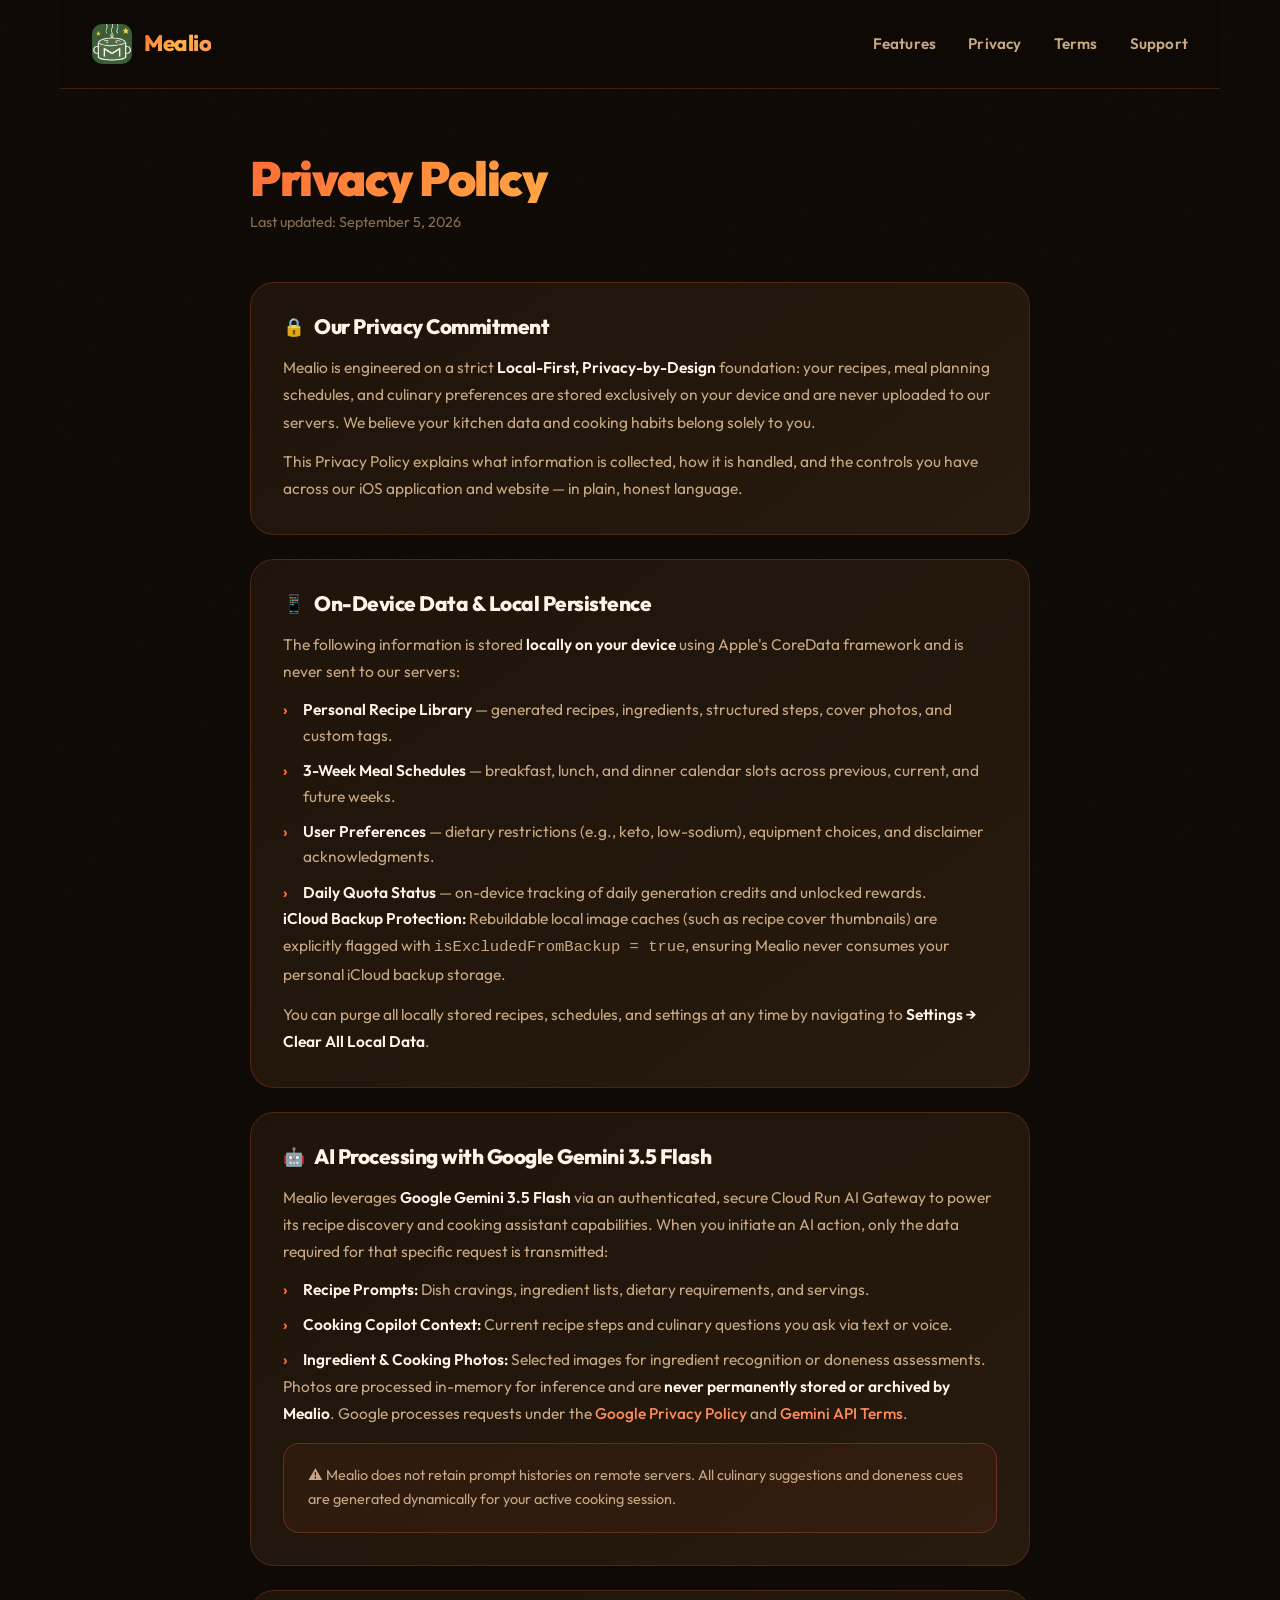
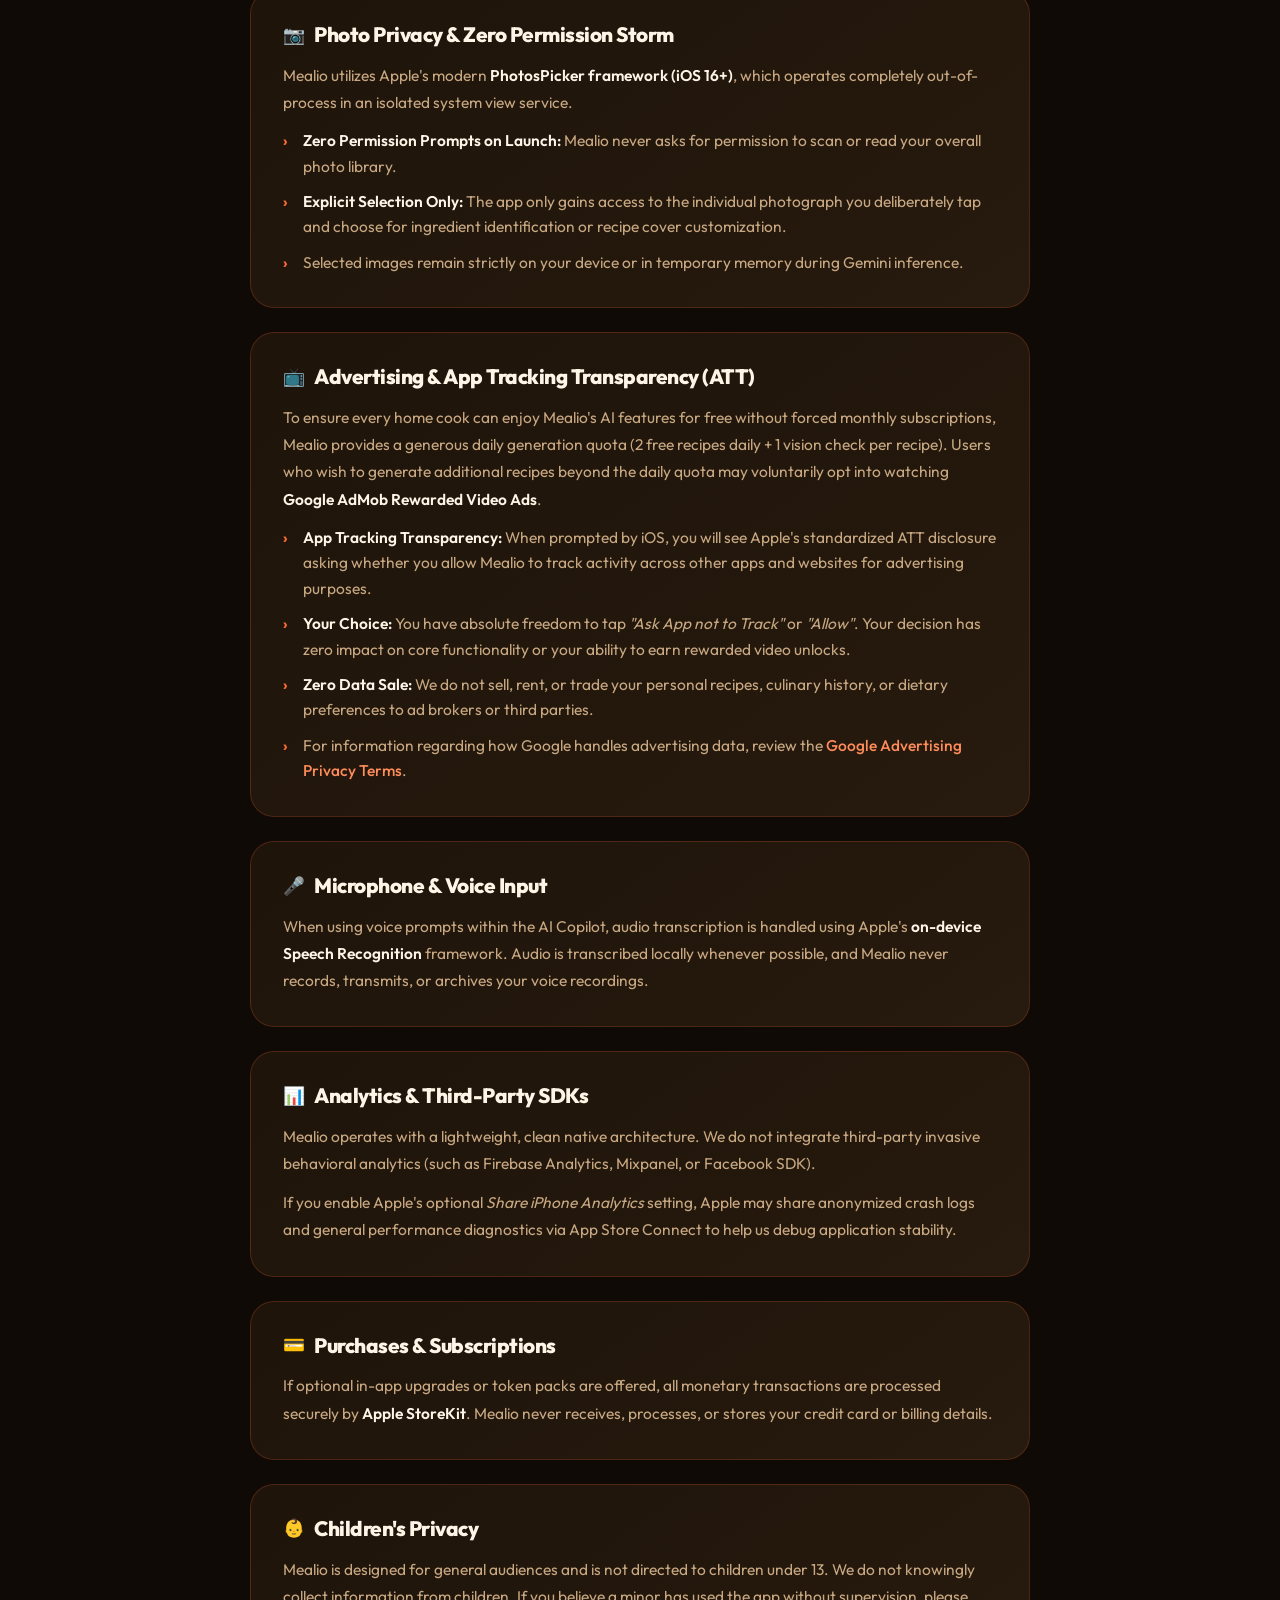
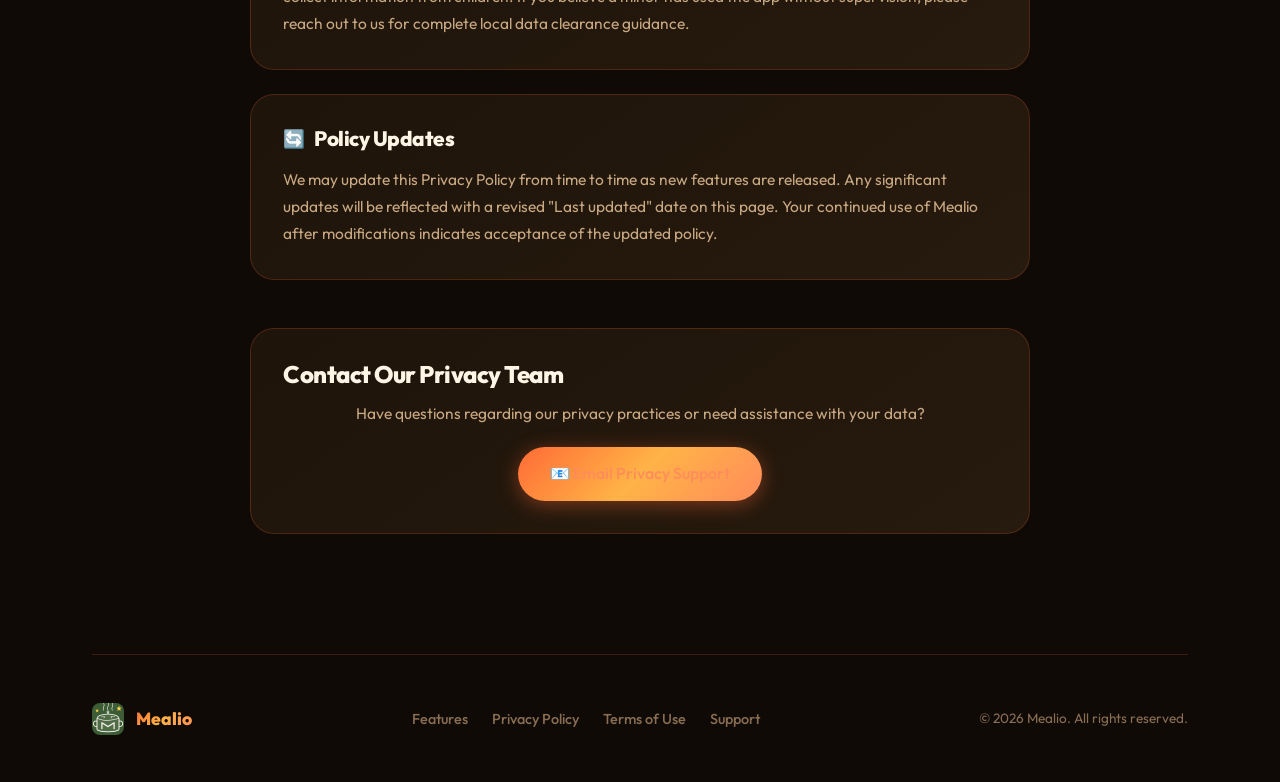
==== commit 01315ea5: "Synchronize Mealio website with iOS v1.0.2 / MVP v1.3 and implement iOS landing page best practices" ====
--- a/privacy.html
+++ b/privacy.html
@@ -3,13 +3,21 @@
 <head>
     <meta charset="UTF-8">
     <meta name="viewport" content="width=device-width, initial-scale=1.0">
-    <title>Privacy Policy — DishPilot</title>
-    <meta name="description" content="DishPilot Privacy Policy. Learn how we handle your data with a local-first, privacy-respecting approach.">
-    <meta property="og:title" content="Privacy Policy — DishPilot">
-    <meta property="og:description" content="DishPilot Privacy Policy. Learn how we protect your privacy with local-first data storage.">
-    <meta property="og:image" content="assets/hero.jpg">
+    <title>Privacy Policy — Mealio</title>
+    <meta name="description" content="Mealio Privacy Policy. Learn how we protect your privacy with a local-first architecture and transparent AI and ad disclosures.">
+    <meta property="og:title" content="Privacy Policy — Mealio">
+    <meta property="og:description" content="Mealio Privacy Policy. Learn how we protect your privacy with local-first data storage and Apple ATT compliance.">
+    <meta property="og:image" content="assets/app-preview.png">
     <meta property="og:type" content="website">
     <meta name="twitter:card" content="summary_large_image">
+    <!-- Apple Native Ecosystem & Web Clip Integration -->
+    <meta name="apple-itunes-app" content="app-id=6777829320">
+    <link rel="apple-touch-icon" sizes="180x180" href="assets/icon.png">
+    <meta name="apple-mobile-web-app-title" content="Mealio">
+    <meta name="apple-mobile-web-app-capable" content="yes">
+    <meta name="apple-mobile-web-app-status-bar-style" content="black-translucent">
+    <meta name="theme-color" content="#0F0A06">
+
     <link rel="icon" type="image/png" href="assets/icon.png">
     <link rel="preconnect" href="https://fonts.googleapis.com">
     <link rel="preconnect" href="https://fonts.gstatic.com" crossorigin>
@@ -22,8 +30,8 @@
         <!-- ============ HEADER ============ -->
         <header>
             <a href="index.html" class="logo">
-                <img src="assets/icon.png" alt="DishPilot Logo">
-                <span>DishPilot</span>
+                <img src="assets/icon.png" alt="Mealio Logo">
+                <span>Mealio</span>
             </a>
             <nav>
                 <ul>
@@ -38,132 +46,127 @@
         <!-- ============ CONTENT ============ -->
         <section class="content-page">
             <h1>Privacy Policy</h1>
-            <p class="last-updated">Last updated: June 7, 2026</p>
+            <p class="last-updated">Last updated: September 5, 2026</p>
 
             <div class="content-block">
-                <h2><span class="block-icon">🔒</span> Our Commitment</h2>
+                <h2><span class="block-icon">🔒</span> Our Privacy Commitment</h2>
                 <p>
-                    DishPilot is built on a <strong>Local-First</strong> principle: your recipes, meal plans, and preferences
-                    are stored exclusively on your device and are never uploaded to our servers. We believe your kitchen
-                    data is your business.
+                    Mealio is engineered on a strict <strong>Local-First, Privacy-by-Design</strong> foundation:
+                    your recipes, meal planning schedules, and culinary preferences are stored exclusively on your device
+                    and are never uploaded to our servers. We believe your kitchen data and cooking habits belong solely to you.
                 </p>
                 <p>
-                    This Privacy Policy explains what information is collected, how it is used, and what controls you
-                    have — in plain language, without legalese.
+                    This Privacy Policy explains what information is collected, how it is handled, and the controls you have
+                    across our iOS application and website — in plain, honest language.
                 </p>
             </div>
 
             <div class="content-block">
-                <h2><span class="block-icon">📱</span> Data Stored on Your Device</h2>
-                <p>The following data is stored <strong>only on your device</strong> using Apple's CoreData framework and is never sent to our servers:</p>
+                <h2><span class="block-icon">📱</span> On-Device Data &amp; Local Persistence</h2>
+                <p>The following information is stored <strong>locally on your device</strong> using Apple's CoreData framework and is never sent to our servers:</p>
                 <ul>
-                    <li><strong>Generated recipes</strong> — title, ingredients, step-by-step instructions, personalisation tags</li>
-                    <li><strong>Meal calendar entries</strong> — date, meal slot (breakfast/lunch/dinner), linked recipe</li>
-                    <li><strong>User preferences</strong> — dietary restrictions, equipment preferences, disclaimer acceptance state</li>
-                    <li><strong>App settings</strong> — language preference, UI customisations</li>
+                    <li><strong>Personal Recipe Library</strong> — generated recipes, ingredients, structured steps, cover photos, and custom tags.</li>
+                    <li><strong>3-Week Meal Schedules</strong> — breakfast, lunch, and dinner calendar slots across previous, current, and future weeks.</li>
+                    <li><strong>User Preferences</strong> — dietary restrictions (e.g., keto, low-sodium), equipment choices, and disclaimer acknowledgments.</li>
+                    <li><strong>Daily Quota Status</strong> — on-device tracking of daily generation credits and unlocked rewards.</li>
                 </ul>
-                <p>You can delete all locally stored data at any time via <strong>Settings → Clear All Local Data</strong> within the app.</p>
+                <p>
+                    <strong>iCloud Backup Protection:</strong> Rebuildable local image caches (such as recipe cover thumbnails) are explicitly flagged with <code>isExcludedFromBackup = true</code>, ensuring Mealio never consumes your personal iCloud backup storage.
+                </p>
+                <p>
+                    You can purge all locally stored recipes, schedules, and settings at any time by navigating to <strong>Settings → Clear All Local Data</strong>.
+                </p>
             </div>
 
             <div class="content-block">
-                <h2><span class="block-icon">🤖</span> AI Processing with Google Gemini</h2>
+                <h2><span class="block-icon">🤖</span> AI Processing with Google Gemini 3.5 Flash</h2>
                 <p>
-                    DishPilot uses <strong>Google Gemini API</strong> (Gemini 2.5 Flash) to power its AI features.
-                    When you use any AI feature, the following data is sent to Google's servers for processing:
+                    Mealio leverages <strong>Google Gemini 3.5 Flash</strong> via an authenticated, secure Cloud Run AI Gateway to power its recipe discovery and cooking assistant capabilities. When you initiate an AI action, only the data required for that specific request is transmitted:
                 </p>
                 <ul>
-                    <li><strong>Text you type</strong> — your recipe requests, dietary notes, and Copilot questions</li>
-                    <li><strong>Photos you share</strong> — fridge/ingredient photos (for recipe generation) and cooking photos (for the visual Copilot)</li>
-                    <li><strong>Recipe context</strong> — current recipe title and step, sent alongside Copilot questions for accurate answers</li>
+                    <li><strong>Recipe Prompts:</strong> Dish cravings, ingredient lists, dietary requirements, and servings.</li>
+                    <li><strong>Cooking Copilot Context:</strong> Current recipe steps and culinary questions you ask via text or voice.</li>
+                    <li><strong>Ingredient &amp; Cooking Photos:</strong> Selected images for ingredient recognition or doneness assessments.</li>
                 </ul>
                 <p>
-                    Photos are compressed (long edge ≤ 2048px, JPEG quality 0.8) before transmission and are processed
-                    entirely in-memory — they are <strong>never written to our servers or stored by us</strong>.
-                    Google processes this data according to the
+                    Photos are processed in-memory for inference and are <strong>never permanently stored or archived by Mealio</strong>.
+                    Google processes requests under the
                     <a href="https://policies.google.com/privacy" target="_blank" rel="noopener">Google Privacy Policy</a>
                     and <a href="https://ai.google.dev/gemini-api/terms" target="_blank" rel="noopener">Gemini API Terms</a>.
                 </p>
                 <div class="disclaimer-box">
-                    DishPilot does not operate its own AI servers. All AI inference is performed by Google's Gemini API.
-                    Please review Google's privacy policy to understand how your prompts may be used for model improvement.
+                    Mealio does not retain prompt histories on remote servers. All culinary suggestions and doneness cues are generated dynamically for your active cooking session.
                 </div>
             </div>
 
             <div class="content-block">
-                <h2><span class="block-icon">📷</span> Camera & Photo Library</h2>
+                <h2><span class="block-icon">📷</span> Photo Privacy &amp; Zero Permission Storm</h2>
                 <p>
-                    DishPilot requests access to your <strong>camera</strong> and/or <strong>photo library</strong> only when
-                    you explicitly initiate a photo-based feature (e.g., snap ingredients or visual Copilot).
+                    Mealio utilizes Apple's modern <strong>PhotosPicker framework (iOS 16+)</strong>, which operates completely out-of-process in an isolated system view service.
                 </p>
                 <ul>
-                    <li>Photos are used solely for the AI request you initiate.</li>
-                    <li>Photos are not stored on our servers or shared with any third party beyond the Gemini API call.</li>
-                    <li>You can revoke camera/photo access at any time in <strong>iOS Settings → DishPilot</strong>.</li>
+                    <li><strong>Zero Permission Prompts on Launch:</strong> Mealio never asks for permission to scan or read your overall photo library.</li>
+                    <li><strong>Explicit Selection Only:</strong> The app only gains access to the individual photograph you deliberately tap and choose for ingredient identification or recipe cover customization.</li>
+                    <li>Selected images remain strictly on your device or in temporary memory during Gemini inference.</li>
                 </ul>
             </div>
 
             <div class="content-block">
-                <h2><span class="block-icon">🎤</span> Microphone Access</h2>
+                <h2><span class="block-icon">📺</span> Advertising &amp; App Tracking Transparency (ATT)</h2>
                 <p>
-                    The voice input feature in Copilot uses Apple's <strong>on-device Speech Recognition</strong>.
-                    Voice audio is processed locally by iOS and, when Speech Recognition requires a network connection,
-                    is sent to Apple's servers under Apple's privacy policy. DishPilot itself does not record or store audio.
+                    To ensure every home cook can enjoy Mealio's AI features for free without forced monthly subscriptions, Mealio provides a generous daily generation quota (2 free recipes daily + 1 vision check per recipe).
+                    Users who wish to generate additional recipes beyond the daily quota may voluntarily opt into watching <strong>Google AdMob Rewarded Video Ads</strong>.
+                </p>
+                <ul>
+                    <li><strong>App Tracking Transparency:</strong> When prompted by iOS, you will see Apple's standardized ATT disclosure asking whether you allow Mealio to track activity across other apps and websites for advertising purposes.</li>
+                    <li><strong>Your Choice:</strong> You have absolute freedom to tap <em>"Ask App not to Track"</em> or <em>"Allow"</em>. Your decision has zero impact on core functionality or your ability to earn rewarded video unlocks.</li>
+                    <li><strong>Zero Data Sale:</strong> We do not sell, rent, or trade your personal recipes, culinary history, or dietary preferences to ad brokers or third parties.</li>
+                    <li>For information regarding how Google handles advertising data, review the <a href="https://policies.google.com/technologies/ads" target="_blank" rel="noopener">Google Advertising Privacy Terms</a>.</li>
+                </ul>
+            </div>
+
+            <div class="content-block">
+                <h2><span class="block-icon">🎤</span> Microphone &amp; Voice Input</h2>
+                <p>
+                    When using voice prompts within the AI Copilot, audio transcription is handled using Apple's <strong>on-device Speech Recognition</strong> framework. Audio is transcribed locally whenever possible, and Mealio never records, transmits, or archives your voice recordings.
                 </p>
             </div>
 
             <div class="content-block">
-                <h2><span class="block-icon">📊</span> Analytics & Crash Reporting</h2>
+                <h2><span class="block-icon">📊</span> Analytics &amp; Third-Party SDKs</h2>
                 <p>
-                    DishPilot does <strong>not</strong> use any third-party analytics SDKs (e.g., Firebase Analytics,
-                    Mixpanel, Amplitude) in the current version.
+                    Mealio operates with a lightweight, clean native architecture. We do not integrate third-party invasive behavioral analytics (such as Firebase Analytics, Mixpanel, or Facebook SDK).
                 </p>
                 <p>
-                    If you have opted into Apple's optional <strong>Share iPhone & Watch Analytics</strong> in iOS Settings,
-                    Apple may share anonymised crash reports and usage data with us through App Store Connect.
-                    This data is aggregated and cannot identify you personally.
+                    If you enable Apple's optional <em>Share iPhone Analytics</em> setting, Apple may share anonymized crash logs and general performance diagnostics via App Store Connect to help us debug application stability.
                 </p>
             </div>
 
             <div class="content-block">
-                <h2><span class="block-icon">💳</span> Purchases</h2>
+                <h2><span class="block-icon">💳</span> Purchases &amp; Subscriptions</h2>
                 <p>
-                    If DishPilot offers in-app subscriptions or purchases, all payment processing is handled entirely by
-                    <strong>Apple's App Store</strong> via StoreKit. DishPilot never receives or stores your payment card
-                    information.
+                    If optional in-app upgrades or token packs are offered, all monetary transactions are processed securely by <strong>Apple StoreKit</strong>. Mealio never receives, processes, or stores your credit card or billing details.
                 </p>
             </div>
 
             <div class="content-block">
                 <h2><span class="block-icon">👶</span> Children's Privacy</h2>
                 <p>
-                    DishPilot is not directed at children under 13 years of age. We do not knowingly collect personal
-                    information from children. If you believe a child has used the AI features unsupervised, please
-                    contact us and we will assist in removing any locally stored data.
+                    Mealio is designed for general audiences and is not directed to children under 13. We do not knowingly collect information from children. If you believe a minor has used the app without supervision, please reach out to us for complete local data clearance guidance.
                 </p>
             </div>
 
             <div class="content-block">
-                <h2><span class="block-icon">🔄</span> Changes to This Policy</h2>
+                <h2><span class="block-icon">🔄</span> Policy Updates</h2>
                 <p>
-                    We may update this Privacy Policy as the app evolves. Material changes will be communicated via
-                    an in-app notice or an updated "Last updated" date at the top of this page. Continued use of
-                    DishPilot after changes constitutes acceptance of the revised policy.
-                </p>
-            </div>
-
-            <div class="content-block">
-                <h2><span class="block-icon">🌍</span> International Users</h2>
-                <p>
-                    DishPilot is developed and distributed from the United States. If you are located outside the US,
-                    note that AI requests are processed by Google through its global infrastructure. By using AI
-                    features, you consent to this processing in accordance with Google's terms.
+                    We may update this Privacy Policy from time to time as new features are released. Any significant updates will be reflected with a revised "Last updated" date on this page. Your continued use of Mealio after modifications indicates acceptance of the updated policy.
                 </p>
             </div>
 
             <div class="contact-section content-block">
-                <h2>Contact Us</h2>
-                <p>Have a privacy question or want to request deletion of any data related to your account?</p>
-                <a href="mailto:fangdev1063@gmail.com" class="btn-primary" id="privacy-contact-btn">📧 Email Support</a>
+                <h2>Contact Our Privacy Team</h2>
+                <p>Have questions regarding our privacy practices or need assistance with your data?</p>
+                <a href="mailto:fangdev1063@gmail.com" class="btn-primary" id="privacy-contact-btn">📧 Email Privacy Support</a>
             </div>
 
         </section>
@@ -172,8 +175,8 @@
         <footer>
             <div class="footer-inner">
                 <a href="index.html" class="footer-logo">
-                    <img src="assets/icon.png" alt="DishPilot">
-                    <span>DishPilot</span>
+                    <img src="assets/icon.png" alt="Mealio">
+                    <span>Mealio</span>
                 </a>
                 <ul class="footer-links">
                     <li><a href="index.html#features">Features</a></li>
@@ -181,7 +184,7 @@
                     <li><a href="terms.html">Terms of Use</a></li>
                     <li><a href="mailto:fangdev1063@gmail.com">Support</a></li>
                 </ul>
-                <p class="footer-copy">© 2026 DishPilot. All rights reserved.</p>
+                <p class="footer-copy">© 2026 Mealio. All rights reserved.</p>
             </div>
         </footer>
 
--- a/index.css
+++ b/index.css
@@ -340,6 +340,70 @@
     animation: float 6s ease-in-out infinite;
 }
 
+/* Phone Mockup Frame */
+.mockup-wrapper {
+    position: relative;
+    display: flex;
+    justify-content: center;
+    align-items: center;
+    z-index: 1;
+}
+
+.phone-mockup {
+    position: relative;
+    width: 100%;
+    max-width: 310px;
+    border-radius: 46px;
+    border: 7px solid #23160e;
+    background: #000;
+    box-shadow: 0 25px 65px -10px rgba(0, 0, 0, 0.85), 0 0 50px rgba(255, 107, 53, 0.22);
+    overflow: hidden;
+    animation: float 6s ease-in-out infinite;
+}
+
+.phone-mockup img {
+    width: 100%;
+    display: block;
+    height: auto;
+}
+
+.floating-pill {
+    position: absolute;
+    background: rgba(30, 20, 10, 0.9);
+    backdrop-filter: blur(16px);
+    -webkit-backdrop-filter: blur(16px);
+    border: 1px solid rgba(255, 107, 53, 0.35);
+    padding: 0.6rem 1.1rem;
+    border-radius: var(--radius-pill);
+    color: var(--text-primary);
+    font-size: 0.82rem;
+    font-weight: 600;
+    display: inline-flex;
+    align-items: center;
+    gap: 0.5rem;
+    box-shadow: 0 12px 30px rgba(0, 0, 0, 0.55), 0 0 20px rgba(255, 107, 53, 0.25);
+    z-index: 3;
+    white-space: nowrap;
+    animation: floatPill 6s ease-in-out infinite;
+}
+
+.floating-pill.pill-top-left {
+    top: 14%;
+    left: -14%;
+    animation-delay: 0.4s;
+}
+
+.floating-pill.pill-bottom-right {
+    bottom: 16%;
+    right: -12%;
+    animation-delay: 1.6s;
+}
+
+@keyframes floatPill {
+    0%, 100% { transform: translateY(0px); }
+    50% { transform: translateY(-8px); }
+}
+
 @keyframes float {
     0%, 100% { transform: translateY(0px) rotate(0.5deg); }
     50% { transform: translateY(-12px) rotate(-0.5deg); }
@@ -858,6 +922,22 @@
         max-width: 340px;
     }
 
+    .phone-mockup {
+        max-width: 270px;
+        border-radius: 40px;
+        border-width: 6px;
+    }
+
+    .floating-pill.pill-top-left {
+        left: -4%;
+        top: 8%;
+    }
+
+    .floating-pill.pill-bottom-right {
+        right: -4%;
+        bottom: 10%;
+    }
+
     .features-grid {
         grid-template-columns: 1fr;
     }
@@ -889,6 +969,16 @@
         padding: 3rem 0 2rem;
     }
 
+    .floating-pill {
+        display: none;
+    }
+
+    .phone-mockup {
+        max-width: 240px;
+        border-radius: 36px;
+        border-width: 5px;
+    }
+
     h1 {
         font-size: 2.5rem;
     }
@@ -932,3 +1022,304 @@
 .fade-in-delay-2 { animation-delay: 0.2s; opacity: 0; }
 .fade-in-delay-3 { animation-delay: 0.3s; opacity: 0; }
 .fade-in-delay-4 { animation-delay: 0.4s; opacity: 0; }
+
+/* ==============================
+   Accessibility & Reduced Motion
+   ============================== */
+.skip-link {
+    position: absolute;
+    top: -60px;
+    left: 1rem;
+    background: var(--gradient-hero);
+    color: #fff;
+    padding: 0.75rem 1.5rem;
+    border-radius: var(--radius-pill);
+    font-weight: 700;
+    z-index: 9999;
+    text-decoration: none;
+    transition: top 0.2s ease;
+}
+
+.skip-link:focus {
+    top: 1rem;
+}
+
+:focus-visible {
+    outline: 2px solid var(--orange);
+    outline-offset: 3px;
+}
+
+@media (prefers-reduced-motion: reduce) {
+    *, *::before, *::after {
+        animation-duration: 0.01ms !important;
+        animation-iteration-count: 1 !important;
+        transition-duration: 0.01ms !important;
+        scroll-behavior: auto !important;
+    }
+}
+
+/* ==============================
+   Interactive Feature Showcase
+   ============================== */
+.showcase-section {
+    padding: 4rem 0 5rem;
+}
+
+.showcase-nav {
+    display: flex;
+    justify-content: center;
+    gap: 0.75rem;
+    flex-wrap: wrap;
+    margin-bottom: 2.5rem;
+}
+
+.showcase-tab {
+    background: var(--gradient-card);
+    border: 1px solid var(--stroke-subtle);
+    color: var(--text-secondary);
+    padding: 0.75rem 1.5rem;
+    border-radius: var(--radius-pill);
+    font-weight: 600;
+    font-size: 0.95rem;
+    cursor: pointer;
+    transition: var(--transition);
+    display: inline-flex;
+    align-items: center;
+    gap: 0.5rem;
+    font-family: inherit;
+}
+
+.showcase-tab:hover {
+    color: var(--text-primary);
+    border-color: rgba(255, 107, 53, 0.4);
+    transform: translateY(-2px);
+}
+
+.showcase-tab.active {
+    background: var(--gradient-hero);
+    color: white;
+    border-color: transparent;
+    box-shadow: var(--shadow-btn);
+}
+
+.showcase-content-wrapper {
+    background: var(--gradient-card);
+    border: 1px solid var(--stroke-subtle);
+    border-radius: var(--radius-xl);
+    padding: 3rem;
+    position: relative;
+    overflow: hidden;
+    box-shadow: var(--shadow-card);
+}
+
+.showcase-panel {
+    display: none;
+    grid-template-columns: 1.2fr 1fr;
+    gap: 3rem;
+    align-items: center;
+    animation: fadeInUp 0.4s ease forwards;
+}
+
+.showcase-panel.active {
+    display: grid;
+}
+
+.showcase-panel h3 {
+    font-size: clamp(1.6rem, 3vw, 2.2rem);
+    font-weight: 800;
+    letter-spacing: -1px;
+    margin-bottom: 1rem;
+    color: var(--text-primary);
+}
+
+.showcase-panel p {
+    font-size: 1.05rem;
+    color: var(--text-secondary);
+    line-height: 1.7;
+    margin-bottom: 1.5rem;
+}
+
+.showcase-highlights {
+    list-style: none;
+    display: flex;
+    flex-direction: column;
+    gap: 0.75rem;
+}
+
+.showcase-highlights li {
+    display: flex;
+    align-items: center;
+    gap: 0.75rem;
+    font-size: 0.95rem;
+    color: var(--text-primary);
+    font-weight: 500;
+}
+
+.showcase-highlights li span.check {
+    width: 24px;
+    height: 24px;
+    border-radius: 50%;
+    background: var(--orange-glow);
+    border: 1px solid rgba(255, 107, 53, 0.3);
+    color: var(--orange);
+    display: flex;
+    align-items: center;
+    justify-content: center;
+    font-size: 0.8rem;
+    font-weight: 800;
+    flex-shrink: 0;
+}
+
+.showcase-visual {
+    background: #140D07;
+    border: 1px solid rgba(255, 107, 53, 0.2);
+    border-radius: var(--radius-lg);
+    padding: 2rem;
+    text-align: center;
+    box-shadow: inset 0 0 30px rgba(0,0,0,0.5);
+}
+
+.showcase-badge-pill {
+    display: inline-block;
+    background: var(--orange-glow);
+    border: 1px solid rgba(255, 107, 53, 0.25);
+    color: var(--orange-light);
+    padding: 0.35rem 0.9rem;
+    border-radius: var(--radius-pill);
+    font-size: 0.8rem;
+    font-weight: 700;
+    margin-bottom: 1rem;
+    letter-spacing: 0.5px;
+}
+
+@media (max-width: 850px) {
+    .showcase-panel {
+        grid-template-columns: 1fr;
+        gap: 2rem;
+    }
+    .showcase-content-wrapper {
+        padding: 2rem 1.5rem;
+    }
+}
+
+/* ==============================
+   FAQ Section
+   ============================== */
+#faq {
+    padding: 5rem 0;
+}
+
+.faq-list {
+    max-width: 800px;
+    margin: 0 auto;
+    display: flex;
+    flex-direction: column;
+    gap: 1rem;
+}
+
+.faq-item {
+    background: var(--gradient-card);
+    border: 1px solid var(--stroke-subtle);
+    border-radius: var(--radius-md);
+    overflow: hidden;
+    transition: var(--transition);
+}
+
+.faq-item:hover {
+    border-color: rgba(255, 107, 53, 0.3);
+}
+
+.faq-question {
+    width: 100%;
+    padding: 1.25rem 1.5rem;
+    background: transparent;
+    border: none;
+    text-align: left;
+    color: var(--text-primary);
+    font-size: 1.05rem;
+    font-weight: 700;
+    cursor: pointer;
+    display: flex;
+    justify-content: space-between;
+    align-items: center;
+    font-family: inherit;
+    gap: 1rem;
+}
+
+.faq-question .faq-icon {
+    font-size: 1.25rem;
+    color: var(--orange);
+    transition: transform 0.3s ease;
+    flex-shrink: 0;
+}
+
+.faq-item.open .faq-icon {
+    transform: rotate(45deg);
+}
+
+.faq-answer {
+    max-height: 0;
+    overflow: hidden;
+    transition: max-height 0.35s ease, padding 0.35s ease;
+    padding: 0 1.5rem;
+    color: var(--text-secondary);
+    font-size: 0.95rem;
+    line-height: 1.7;
+}
+
+.faq-item.open .faq-answer {
+    max-height: 350px;
+    padding: 0 1.5rem 1.5rem;
+}
+
+/* ==============================
+   Desktop QR Code Download Block
+   ============================== */
+.qr-download-container {
+    margin-top: 2.5rem;
+    display: inline-flex;
+    align-items: center;
+    gap: 1.25rem;
+    background: rgba(15, 10, 6, 0.75);
+    backdrop-filter: blur(16px);
+    -webkit-backdrop-filter: blur(16px);
+    border: 1px solid rgba(255, 107, 53, 0.3);
+    padding: 1rem 1.5rem;
+    border-radius: var(--radius-lg);
+    box-shadow: 0 12px 32px rgba(0, 0, 0, 0.5);
+    text-align: left;
+}
+
+.qr-download-container img {
+    width: 80px;
+    height: 80px;
+    border-radius: var(--radius-sm);
+    background: #fff;
+    padding: 4px;
+    box-shadow: 0 4px 12px rgba(0,0,0,0.3);
+    display: block;
+}
+
+.qr-download-text {
+    display: flex;
+    flex-direction: column;
+}
+
+.qr-download-title {
+    font-weight: 700;
+    font-size: 0.95rem;
+    color: var(--text-primary);
+}
+
+.qr-download-desc {
+    font-size: 0.82rem;
+    color: var(--text-muted);
+    margin-top: 0.25rem;
+    line-height: 1.4;
+}
+
+@media (max-width: 600px) {
+    .qr-download-container {
+        display: none;
+    }
+}
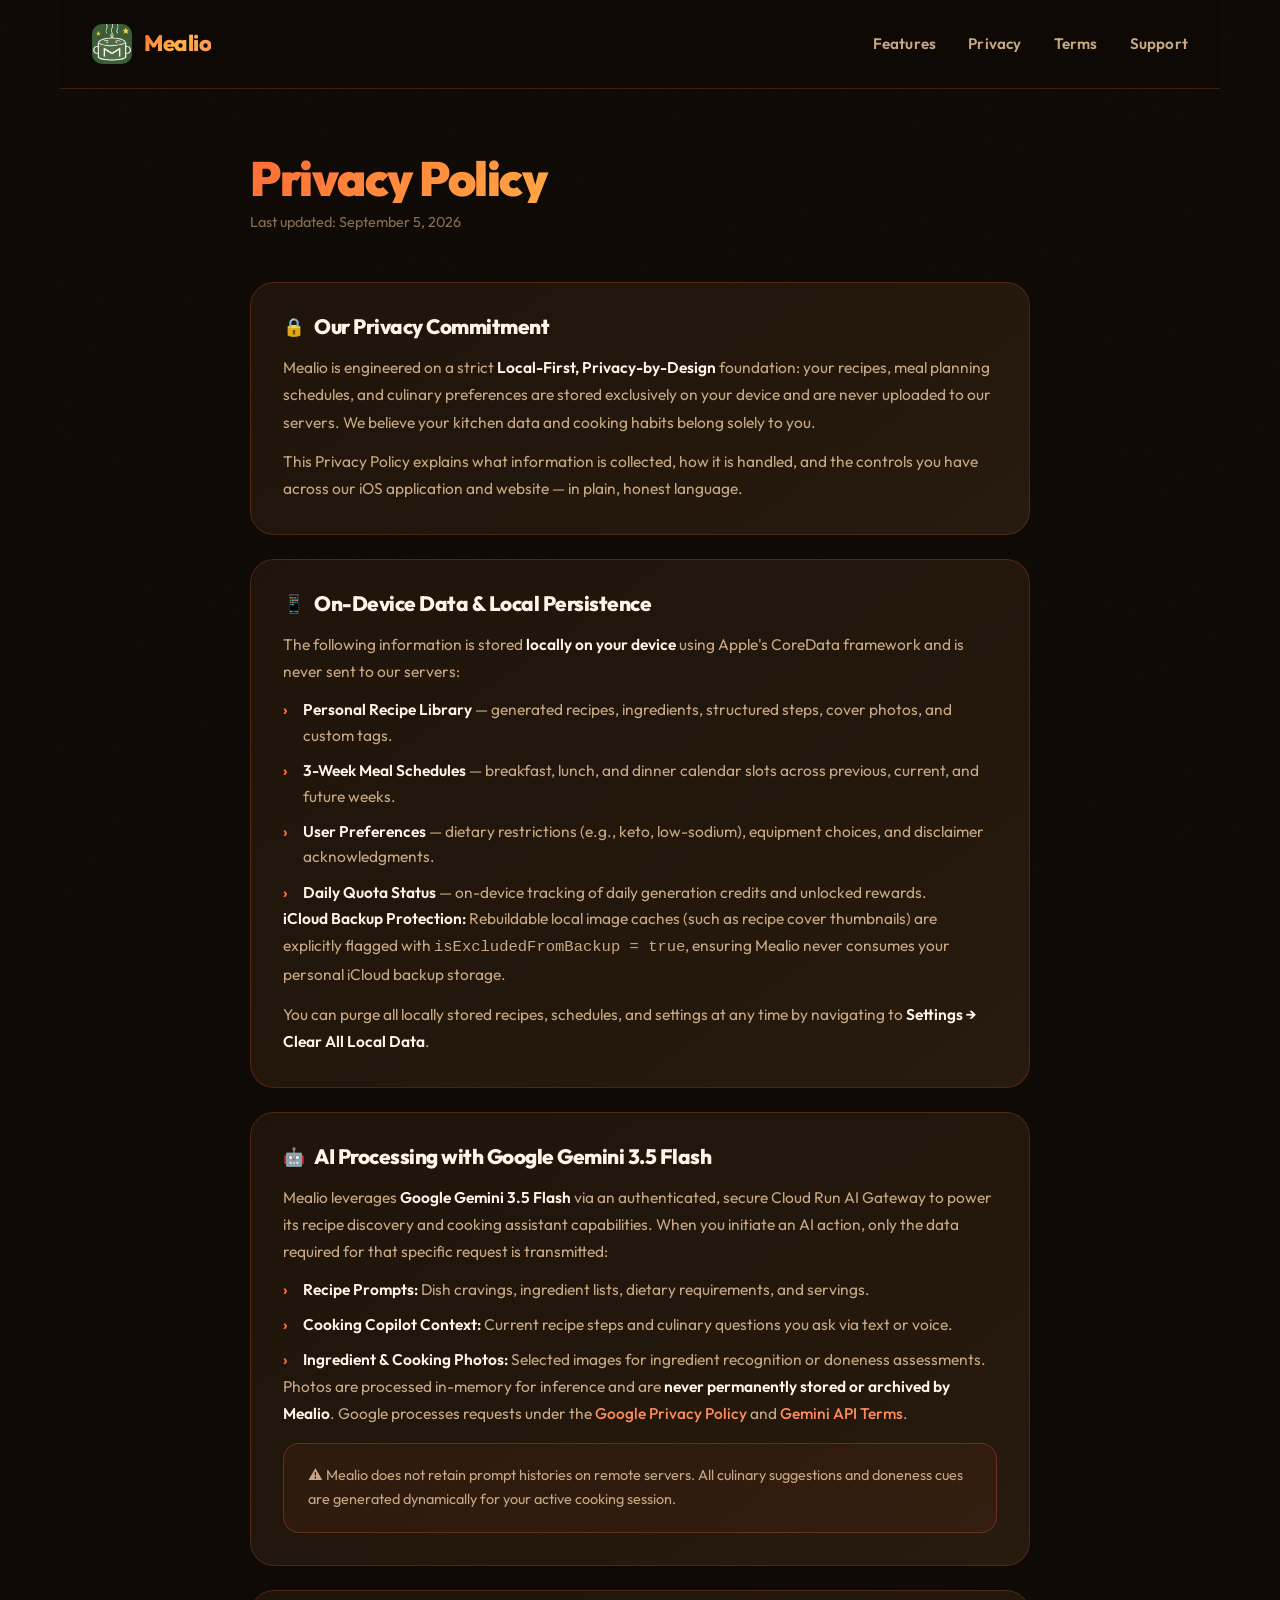
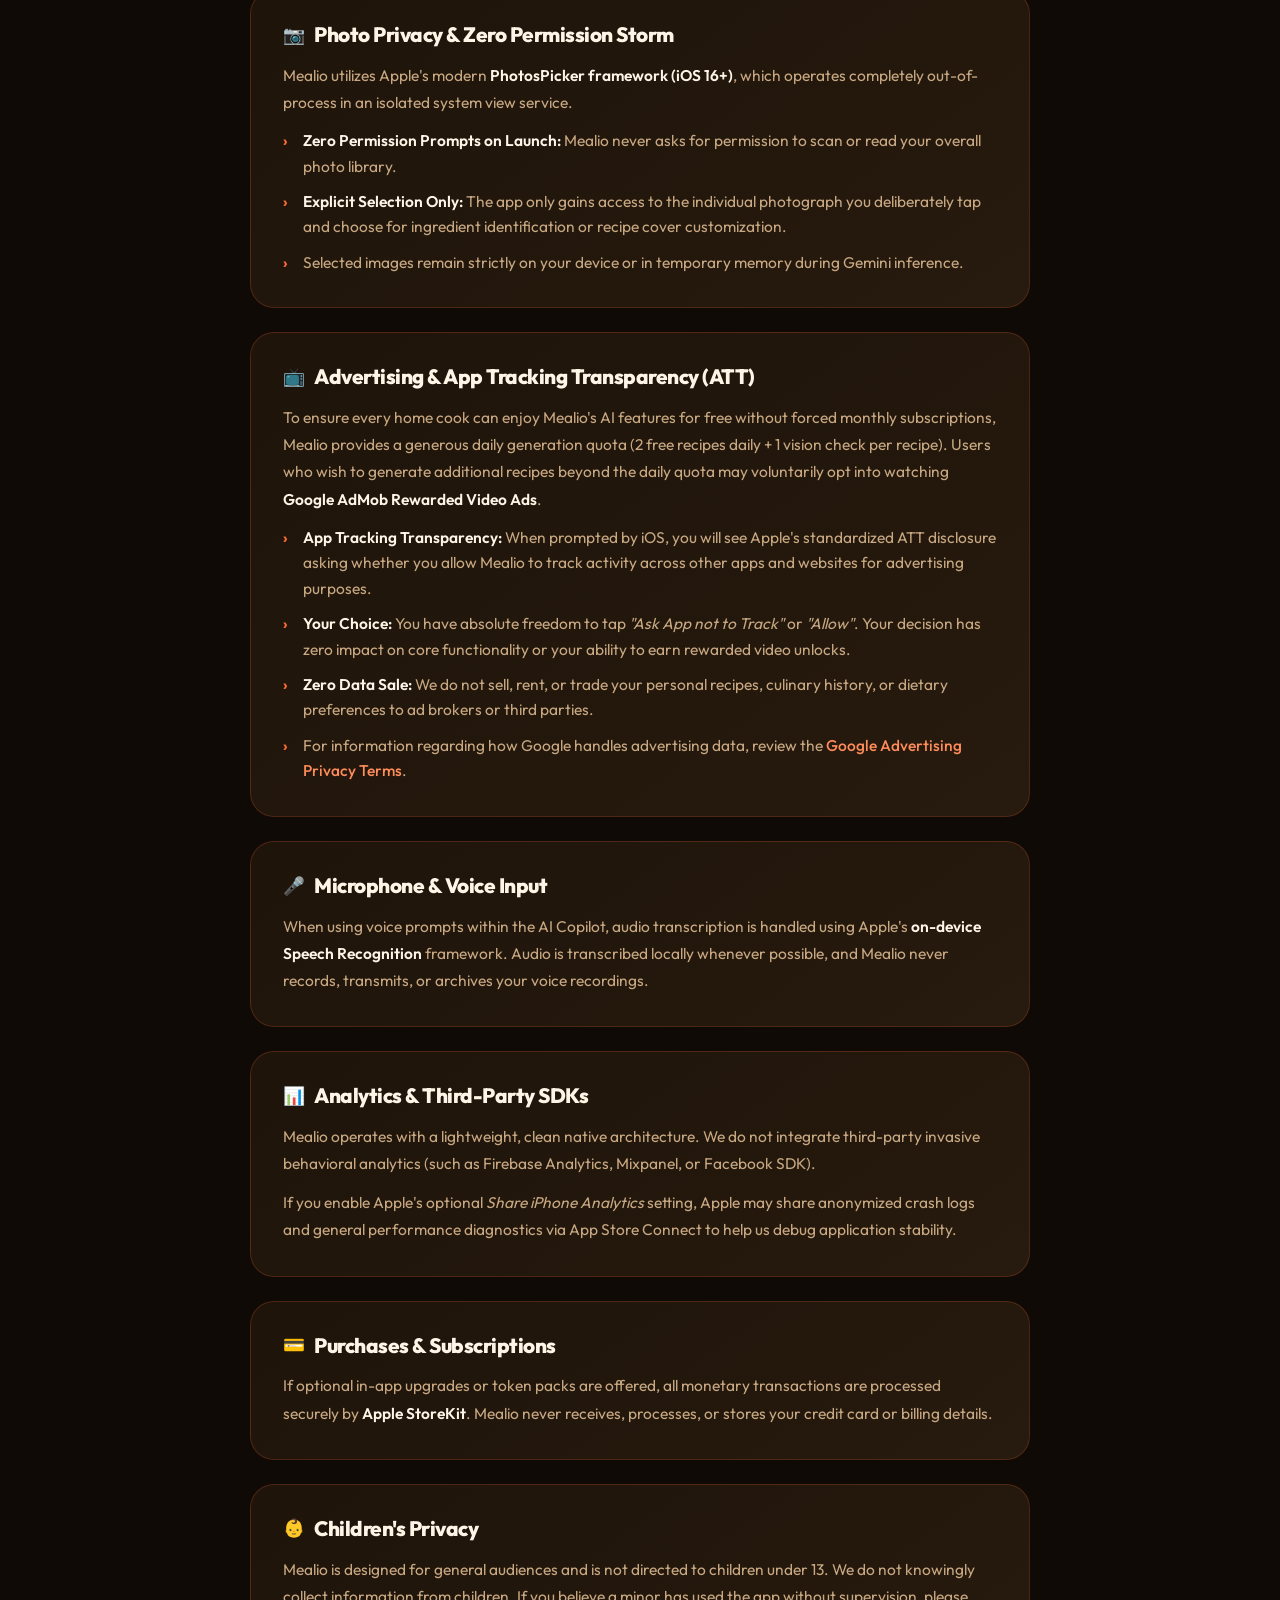
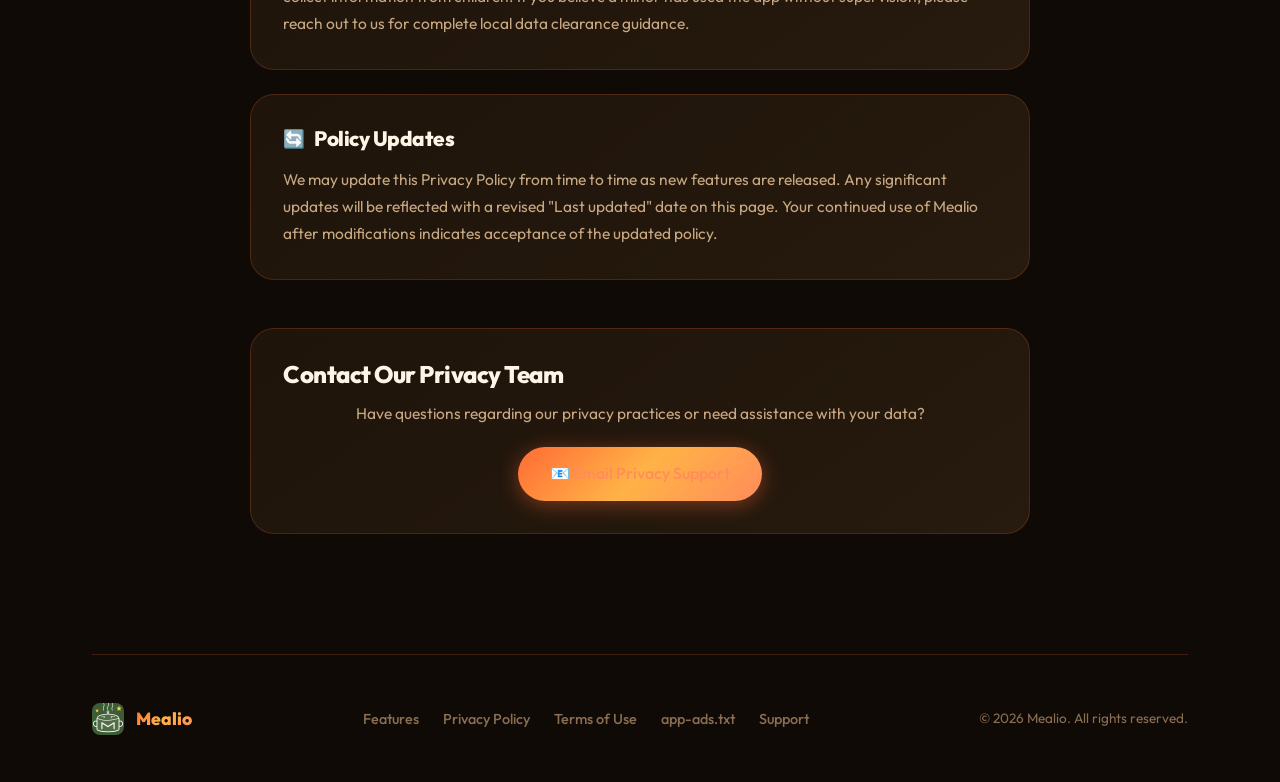
==== commit f18ff4de: "feat: add Google AdMob app-ads.txt authorized seller verification and footer links" ====
--- a/privacy.html
+++ b/privacy.html
@@ -182,6 +182,7 @@
                     <li><a href="index.html#features">Features</a></li>
                     <li><a href="privacy.html">Privacy Policy</a></li>
                     <li><a href="terms.html">Terms of Use</a></li>
+                    <li><a href="app-ads.txt">app-ads.txt</a></li>
                     <li><a href="mailto:fangdev1063@gmail.com">Support</a></li>
                 </ul>
                 <p class="footer-copy">© 2026 Mealio. All rights reserved.</p>
